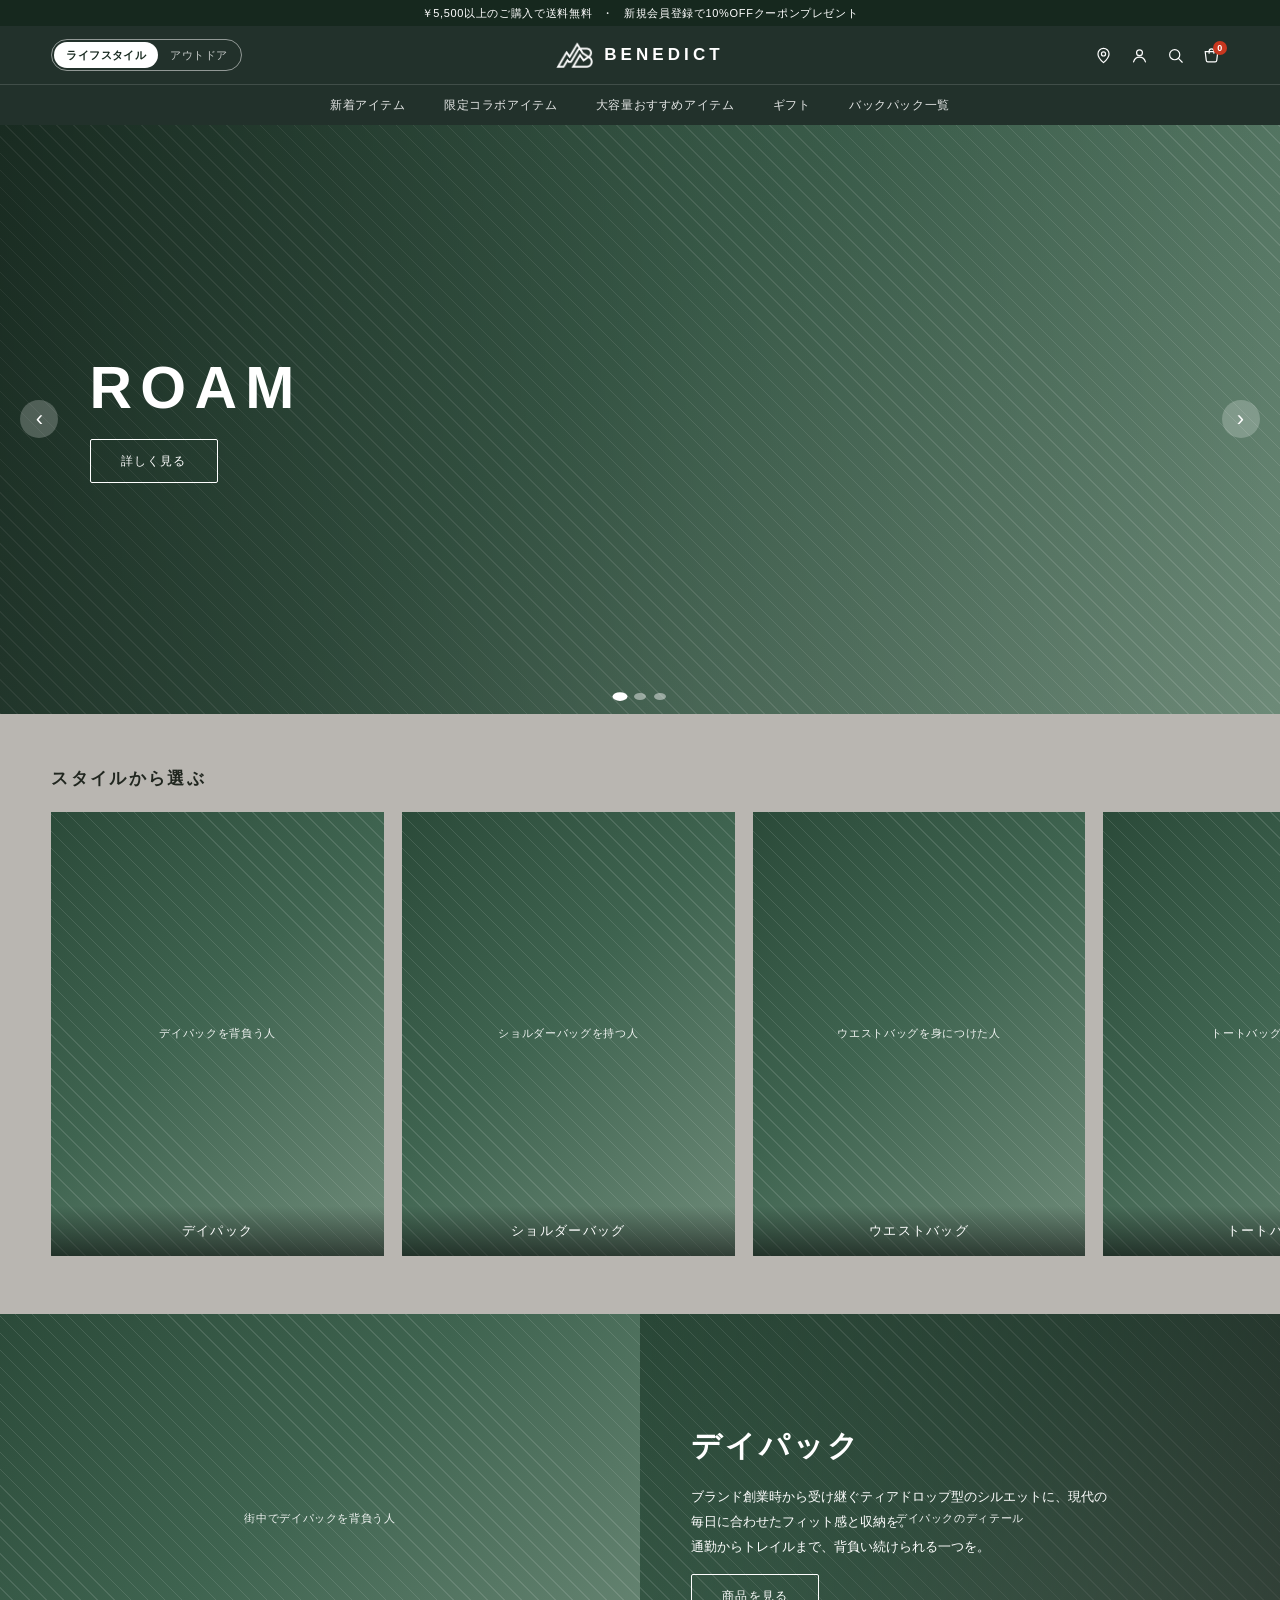
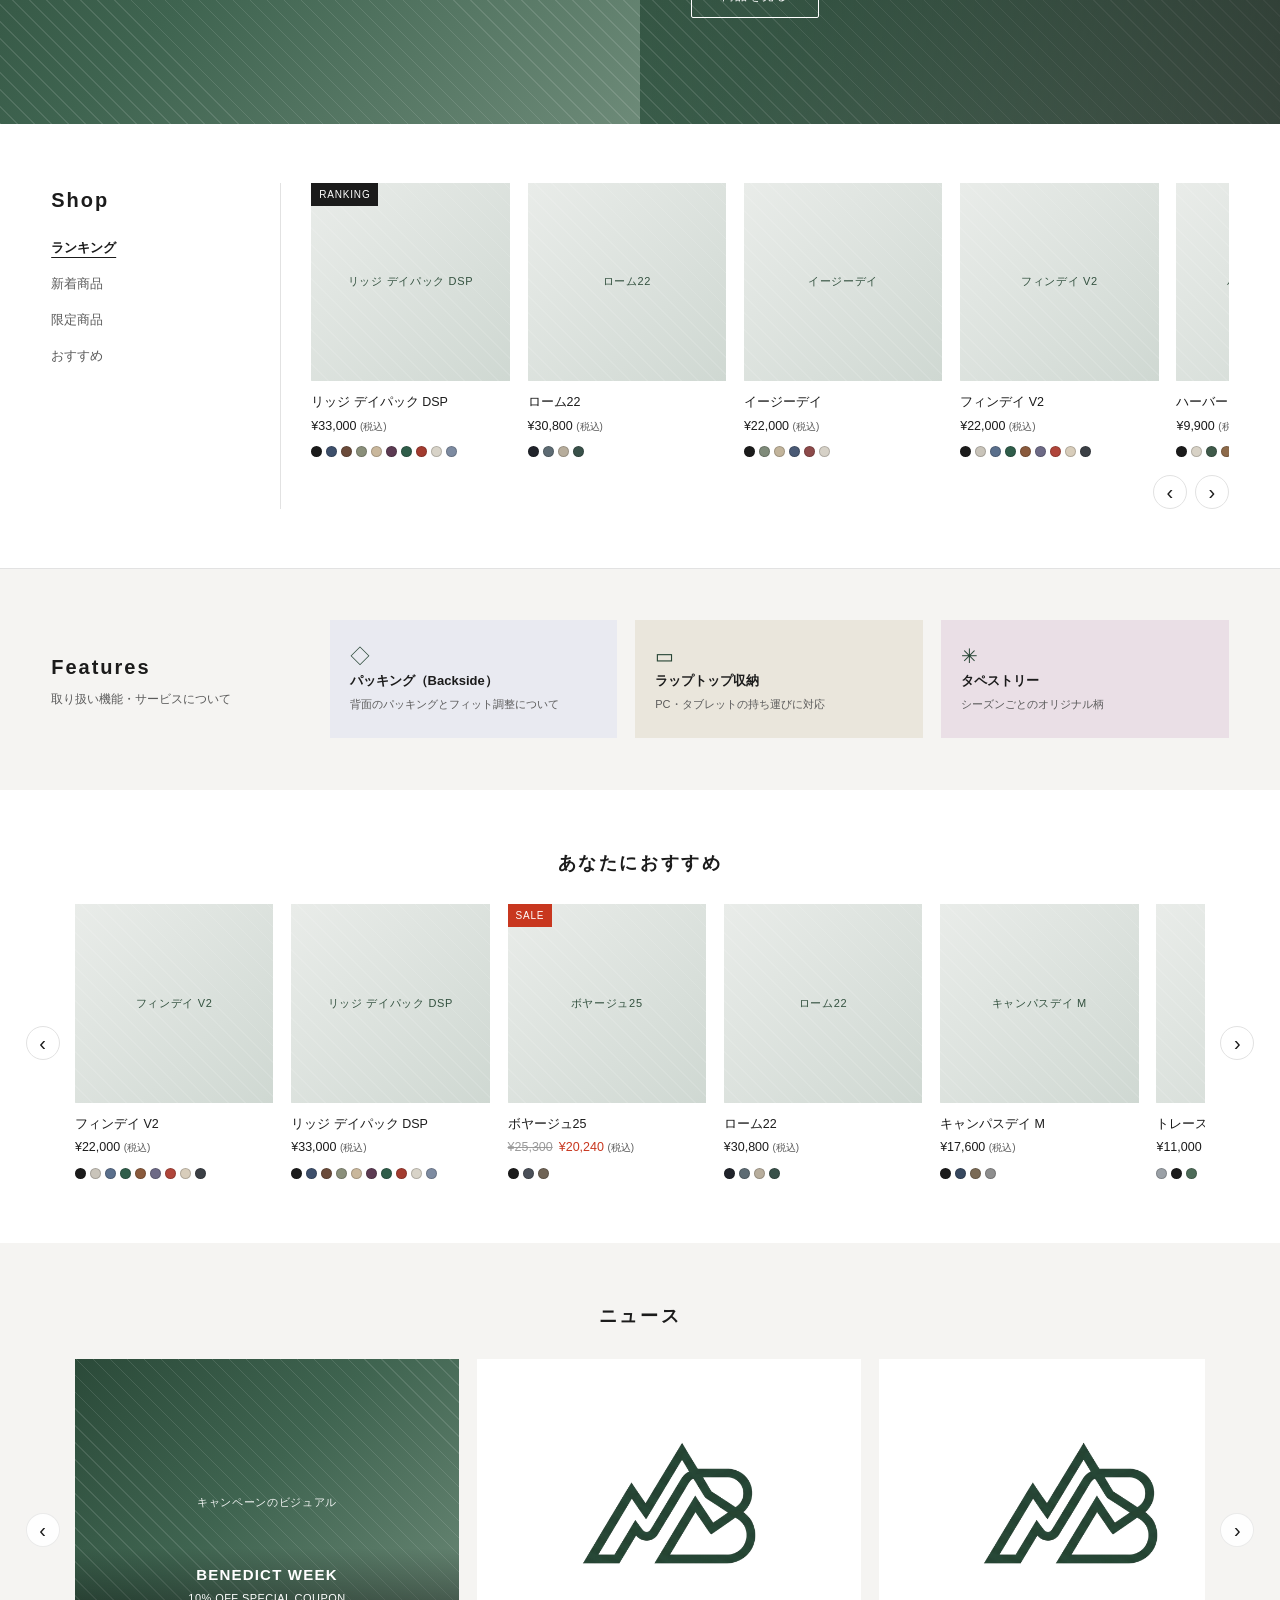
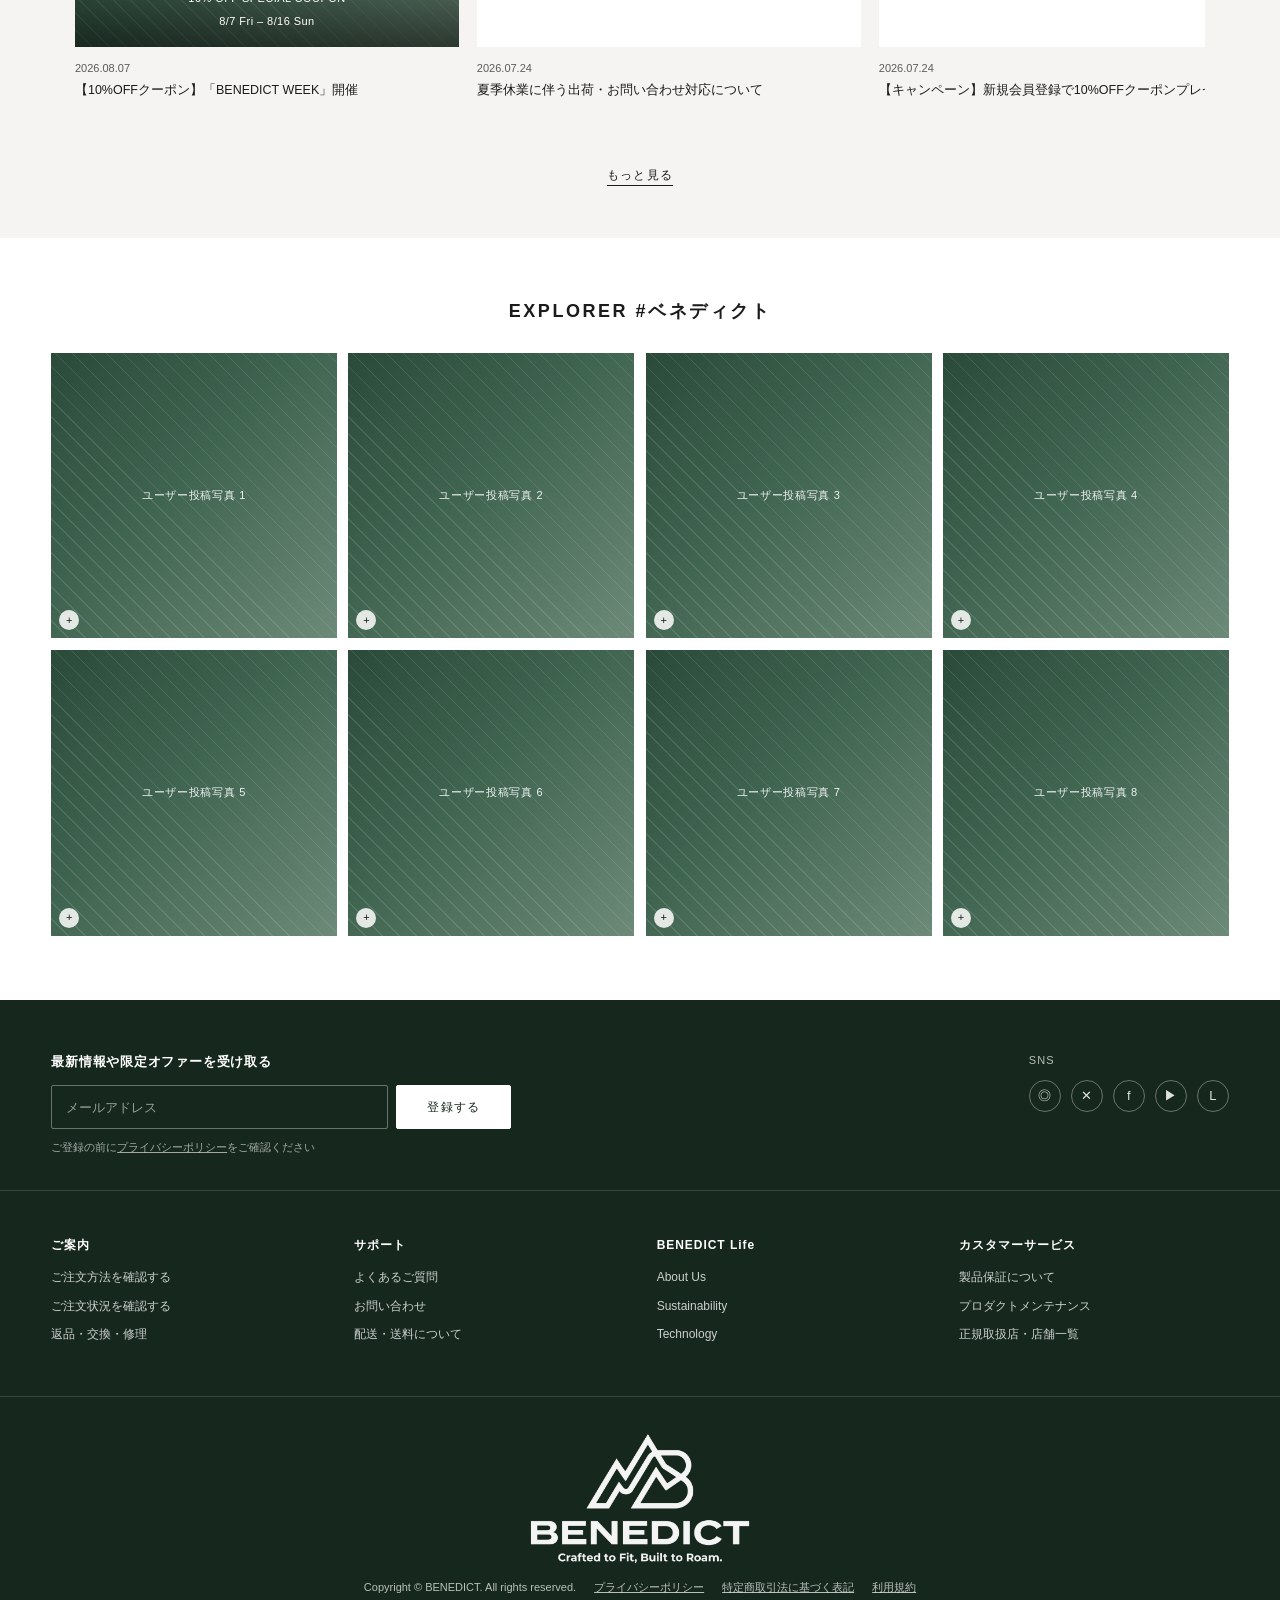
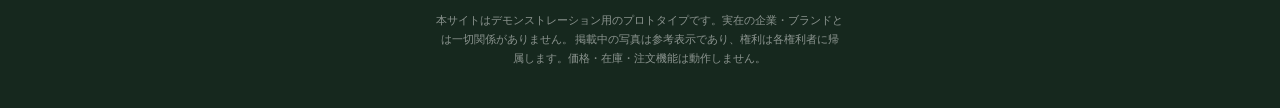
==== index.html @ 1f34f7ba "Add BENEDICT demo storefront with BotBonnie WebChat" ====
<!DOCTYPE html>
<html lang="ja">
<head>
<meta charset="UTF-8">
<meta name="viewport" content="width=device-width, initial-scale=1">
<title>BENEDICT（ベネディクト）公式オンラインストア | Crafted to Fit, Built to Roam.</title>
<meta name="description" content="BENEDICT公式オンラインストア。背負い心地を追求したバックパック、デイパック、ショルダーバッグをオンラインでお買い求めいただけます。">
<meta name="robots" content="noindex, nofollow">
<link rel="icon" href="assets/logo-mark.png">
<link rel="stylesheet" href="styles.css">
</head>
<body>

<a class="skip-link" href="#main">本文へスキップ</a>

<!-- ============ 告知バー ============ -->
<div class="announce">
  <div class="announce__track">
    <span>￥5,500以上のご購入で送料無料</span>
    <span aria-hidden="true">・</span>
    <span>新規会員登録で10%OFFクーポンプレゼント</span>
  </div>
</div>

<!-- ============ ヘッダー ============ -->
<header class="header" id="siteHeader">
  <div class="header__bar">
    <div class="segmented" role="tablist" aria-label="サイト切り替え">
      <button class="segmented__btn is-active" role="tab" aria-selected="true">ライフスタイル</button>
      <button class="segmented__btn" role="tab" aria-selected="false">アウトドア</button>
    </div>

    <a class="brand" href="#top" aria-label="BENEDICT ホーム">
      <img class="brand__logo brand__logo--light" src="assets/logo-mark-white.png" alt="BENEDICT">
      <img class="brand__logo brand__logo--dark" src="assets/logo-mark.png" alt="" aria-hidden="true">
      <span class="brand__word">BENEDICT</span>
    </a>

    <div class="header__actions">
      <button class="iconbtn" aria-label="店舗を探す">
        <svg viewBox="0 0 24 24" aria-hidden="true"><path d="M12 21s7-6.1 7-11a7 7 0 1 0-14 0c0 4.9 7 11 7 11z"/><circle cx="12" cy="10" r="2.6"/></svg>
      </button>
      <button class="iconbtn" aria-label="アカウント">
        <svg viewBox="0 0 24 24" aria-hidden="true"><circle cx="12" cy="8.5" r="3.7"/><path d="M4.5 20c1.2-3.9 4-5.9 7.5-5.9s6.3 2 7.5 5.9"/></svg>
      </button>
      <button class="iconbtn" aria-label="検索">
        <svg viewBox="0 0 24 24" aria-hidden="true"><circle cx="11" cy="11" r="6.4"/><path d="M16 16l4.5 4.5"/></svg>
      </button>
      <button class="iconbtn iconbtn--cart" aria-label="カート（0点）">
        <svg viewBox="0 0 24 24" aria-hidden="true"><path d="M4 7h16l-1.4 11.2a2 2 0 0 1-2 1.8H7.4a2 2 0 0 1-2-1.8L4 7z"/><path d="M9 9V6.6a3 3 0 0 1 6 0V9"/></svg>
        <span class="cartdot" aria-hidden="true">0</span>
      </button>
      <button class="iconbtn burger" id="burger" aria-label="メニューを開く" aria-expanded="false" aria-controls="drawer">
        <span></span><span></span><span></span>
      </button>
    </div>
  </div>

  <nav class="header__nav" aria-label="メインナビゲーション">
    <ul>
      <li><a href="#shop">新着アイテム</a></li>
      <li><a href="#shop">限定コラボアイテム</a></li>
      <li><a href="#shop">大容量おすすめアイテム</a></li>
      <li><a href="#shop">ギフト</a></li>
      <li><a href="#shop">バックパック一覧</a></li>
    </ul>
  </nav>
</header>

<!-- ============ モバイルドロワー ============ -->
<div class="drawer" id="drawer" hidden>
  <nav aria-label="モバイルナビゲーション">
    <div class="drawer__switch" role="tablist" aria-label="サイト切り替え">
      <button class="is-active" role="tab" aria-selected="true">ライフスタイル</button>
      <button role="tab" aria-selected="false">アウトドア</button>
    </div>
    <a href="#shop">新着アイテム</a>
    <a href="#shop">限定コラボアイテム</a>
    <a href="#shop">大容量おすすめアイテム</a>
    <a href="#shop">ギフト</a>
    <a href="#shop">バックパック一覧</a>
    <hr>
    <a href="#style">スタイルから選ぶ</a>
    <a href="#news">ニュース</a>
    <a href="#explorer">EXPLORER</a>
  </nav>
</div>
<div class="drawer-scrim" id="scrim" hidden></div>

<main id="main">
<span id="top"></span>

<!-- ============ ヒーロー ============ -->
<section class="hero" aria-roledescription="カルーセル" aria-label="キャンペーン">
  <div class="hero__viewport" id="heroViewport">
    <article class="hero__slide is-active">
      <img src="assets/hero-01-roam.jpg" alt="街を歩く男性がバックパックを背負っている様子">
      <div class="hero__inner">
        <h2 class="hero__title">ROAM</h2>
        <a class="btn btn--ghost" href="#shop">詳しく見る</a>
      </div>
    </article>
    <article class="hero__slide">
      <img src="assets/hero-02-outset.jpg" alt="日常のシーンでバッグを使用している様子" loading="lazy">
      <div class="hero__inner">
        <h2 class="hero__title">OUTSET</h2>
        <a class="btn btn--ghost" href="#shop">詳しく見る</a>
      </div>
    </article>
    <article class="hero__slide">
      <img src="assets/hero-03-summit.jpg" alt="山でバックパックを背負う登山者" loading="lazy">
      <div class="hero__inner">
        <h2 class="hero__title">SUMMIT</h2>
        <a class="btn btn--ghost" href="#shop">詳しく見る</a>
      </div>
    </article>
  </div>
  <button class="hero__arrow hero__arrow--prev" id="heroPrev" aria-label="前のスライド">‹</button>
  <button class="hero__arrow hero__arrow--next" id="heroNext" aria-label="次のスライド">›</button>
  <div class="hero__dots" id="heroDots" role="tablist" aria-label="スライド選択"></div>
</section>

<!-- ============ スタイルから選ぶ ============ -->
<section class="style" id="style">
  <div class="style__head">
    <h2 class="style__title">スタイルから選ぶ</h2>
  </div>
  <div class="rail" data-rail>
    <ul class="rail__track style__track">
      <li class="stylecard">
        <a href="#shop">
          <img src="assets/style-01-daypack.jpg" alt="デイパックを背負う人" loading="lazy">
          <span class="stylecard__label">デイパック</span>
        </a>
      </li>
      <li class="stylecard">
        <a href="#shop">
          <img src="assets/style-02-shoulder.jpg" alt="ショルダーバッグを持つ人" loading="lazy">
          <span class="stylecard__label">ショルダーバッグ</span>
        </a>
      </li>
      <li class="stylecard">
        <a href="#shop">
          <img src="assets/style-03-waist.jpg" alt="ウエストバッグを身につけた人" loading="lazy">
          <span class="stylecard__label">ウエストバッグ</span>
        </a>
      </li>
      <li class="stylecard">
        <a href="#shop">
          <img src="assets/style-04-tote.jpg" alt="トートバッグを持つ人" loading="lazy">
          <span class="stylecard__label">トートバッグ</span>
        </a>
      </li>
    </ul>
  </div>
</section>

<!-- ============ 2カラム エディトリアル ============ -->
<section class="editorial">
  <div class="editorial__pane">
    <img src="assets/editorial-01.jpg" alt="街中でデイパックを背負う人" loading="lazy">
  </div>
  <div class="editorial__pane editorial__pane--text">
    <img src="assets/editorial-02.jpg" alt="デイパックのディテール" loading="lazy">
    <div class="editorial__overlay">
      <h2>デイパック</h2>
      <p>ブランド創業時から受け継ぐティアドロップ型のシルエットに、現代の毎日に合わせたフィット感と収納を。<br>通勤からトレイルまで、背負い続けられる一つを。</p>
      <a class="btn btn--ghost" href="#shop">商品を見る</a>
    </div>
  </div>
</section>

<!-- ============ Shop ============ -->
<section class="shop" id="shop">
  <div class="shop__inner">
    <aside class="shop__side">
      <h2 class="shop__title">Shop</h2>
      <ul class="shop__tabs" role="tablist" aria-label="商品リスト切り替え">
        <li><button class="shop__tab is-active" role="tab" aria-selected="true" data-tab="ranking">ランキング</button></li>
        <li><button class="shop__tab" role="tab" aria-selected="false" data-tab="new">新着商品</button></li>
        <li><button class="shop__tab" role="tab" aria-selected="false" data-tab="limited">限定商品</button></li>
        <li><button class="shop__tab" role="tab" aria-selected="false" data-tab="pick">おすすめ</button></li>
      </ul>
    </aside>

    <div class="shop__main">
      <div class="rail" data-rail>
        <ul class="rail__track product-track" id="shopTrack"></ul>
      </div>
      <div class="rail__nav">
        <button class="rail__arrow" data-dir="-1" aria-label="前へ">‹</button>
        <button class="rail__arrow" data-dir="1" aria-label="次へ">›</button>
      </div>
    </div>
  </div>
</section>

<!-- ============ Features ============ -->
<section class="features">
  <div class="features__inner">
    <div class="features__head">
      <h2>Features</h2>
      <p>取り扱い機能・サービスについて</p>
    </div>
    <ul class="features__list">
      <li class="feature feature--a">
        <a href="#shop">
          <span class="feature__mark" aria-hidden="true">◇</span>
          <span class="feature__name">パッキング（Backside）</span>
          <span class="feature__sub">背面のパッキングとフィット調整について</span>
        </a>
      </li>
      <li class="feature feature--b">
        <a href="#shop">
          <span class="feature__mark" aria-hidden="true">▭</span>
          <span class="feature__name">ラップトップ収納</span>
          <span class="feature__sub">PC・タブレットの持ち運びに対応</span>
        </a>
      </li>
      <li class="feature feature--c">
        <a href="#shop">
          <span class="feature__mark" aria-hidden="true">✳</span>
          <span class="feature__name">タペストリー</span>
          <span class="feature__sub">シーズンごとのオリジナル柄</span>
        </a>
      </li>
    </ul>
  </div>
</section>

<!-- ============ あなたにおすすめ ============ -->
<section class="reco">
  <h2 class="section-title">あなたにおすすめ</h2>
  <div class="reco__wrap">
    <button class="rail__arrow rail__arrow--float" data-dir="-1" aria-label="前へ">‹</button>
    <div class="rail" data-rail>
      <ul class="rail__track product-track" id="recoTrack"></ul>
    </div>
    <button class="rail__arrow rail__arrow--float" data-dir="1" aria-label="次へ">›</button>
  </div>
</section>

<!-- ============ ニュース ============ -->
<section class="news" id="news">
  <h2 class="section-title">ニュース</h2>
  <div class="news__wrap">
    <button class="rail__arrow rail__arrow--float rail__arrow--light" data-dir="-1" aria-label="前へ">‹</button>
    <div class="rail" data-rail>
      <ul class="rail__track news__track">
        <li class="newscard">
          <a href="#news">
            <div class="newscard__media">
              <img src="assets/news-01-campaign.jpg" alt="キャンペーンのビジュアル" loading="lazy">
              <span class="newscard__caption">BENEDICT WEEK<br><small>10% OFF SPECIAL COUPON</small><br><small>8/7 Fri – 8/16 Sun</small></span>
            </div>
            <p class="newscard__date">2026.08.07</p>
            <p class="newscard__title">【10%OFFクーポン】「BENEDICT WEEK」開催</p>
          </a>
        </li>
        <li class="newscard">
          <a href="#news">
            <div class="newscard__media newscard__media--plain">
              <img class="newscard__logo" src="assets/logo-mark.png" alt="" aria-hidden="true">
            </div>
            <p class="newscard__date">2026.07.24</p>
            <p class="newscard__title">夏季休業に伴う出荷・お問い合わせ対応について</p>
          </a>
        </li>
        <li class="newscard">
          <a href="#news">
            <div class="newscard__media newscard__media--plain">
              <img class="newscard__logo" src="assets/logo-mark.png" alt="" aria-hidden="true">
            </div>
            <p class="newscard__date">2026.07.24</p>
            <p class="newscard__title">【キャンペーン】新規会員登録で10%OFFクーポンプレゼント</p>
          </a>
        </li>
      </ul>
    </div>
    <button class="rail__arrow rail__arrow--float rail__arrow--light" data-dir="1" aria-label="次へ">›</button>
  </div>
  <p class="news__more"><a href="#news">もっと見る</a></p>
</section>

<!-- ============ EXPLORER ============ -->
<section class="explorer" id="explorer">
  <h2 class="section-title">EXPLORER #ベネディクト</h2>
  <ul class="explorer__grid" id="explorerGrid"></ul>
</section>

</main>

<!-- ============ フッター ============ -->
<footer class="footer">
  <div class="footer__top">
    <div class="footer__signup">
      <p class="footer__signup-lead">最新情報や限定オファーを受け取る</p>
      <form class="signup" onsubmit="return false;">
        <label class="visually-hidden" for="email">メールアドレス</label>
        <input id="email" type="email" placeholder="メールアドレス" autocomplete="email">
        <button type="submit" class="btn btn--solid">登録する</button>
      </form>
      <p class="footer__note">ご登録の前に<a href="#">プライバシーポリシー</a>をご確認ください</p>
    </div>
    <div class="footer__social">
      <p class="footer__social-lead">SNS</p>
      <ul>
        <li><a href="#" aria-label="Instagram"><span aria-hidden="true">◎</span></a></li>
        <li><a href="#" aria-label="X"><span aria-hidden="true">✕</span></a></li>
        <li><a href="#" aria-label="Facebook"><span aria-hidden="true">f</span></a></li>
        <li><a href="#" aria-label="YouTube"><span aria-hidden="true">▶</span></a></li>
        <li><a href="#" aria-label="LINE"><span aria-hidden="true">L</span></a></li>
      </ul>
    </div>
  </div>

  <div class="footer__cols">
    <div class="footer__col">
      <h3>ご案内</h3>
      <ul>
        <li><a href="#">ご注文方法を確認する</a></li>
        <li><a href="#">ご注文状況を確認する</a></li>
        <li><a href="#">返品・交換・修理</a></li>
      </ul>
    </div>
    <div class="footer__col">
      <h3>サポート</h3>
      <ul>
        <li><a href="#">よくあるご質問</a></li>
        <li><a href="#">お問い合わせ</a></li>
        <li><a href="#">配送・送料について</a></li>
      </ul>
    </div>
    <div class="footer__col">
      <h3>BENEDICT Life</h3>
      <ul>
        <li><a href="#">About Us</a></li>
        <li><a href="#">Sustainability</a></li>
        <li><a href="#">Technology</a></li>
      </ul>
    </div>
    <div class="footer__col">
      <h3>カスタマーサービス</h3>
      <ul>
        <li><a href="#">製品保証について</a></li>
        <li><a href="#">プロダクトメンテナンス</a></li>
        <li><a href="#">正規取扱店・店舗一覧</a></li>
      </ul>
    </div>
  </div>

  <div class="footer__bottom">
    <img class="footer__logo" src="assets/logo-full-white.png" alt="BENEDICT — Crafted to Fit, Built to Roam.">
    <p class="footer__legal">
      <span>Copyright © BENEDICT. All rights reserved.</span>
      <span><a href="#">プライバシーポリシー</a></span>
      <span><a href="#">特定商取引法に基づく表記</a></span>
      <span><a href="#">利用規約</a></span>
    </p>
    <p class="footer__disclaimer">
      本サイトはデモンストレーション用のプロトタイプです。実在の企業・ブランドとは一切関係がありません。
      掲載中の写真は参考表示であり、権利は各権利者に帰属します。価格・在庫・注文機能は動作しません。
    </p>
  </div>
</footer>

<script src="script.js"></script>

<!-- ============ BotBonnie WebChat ============ -->
<script>
  // BotBonnie の API トークン / API シークレット / CRM 暗号鍵は、静的なフロントエンドに絶対に置かないこと。
  const BOTBONNIE_PAGE_ID = "page-86eb853ff64e474aba0bb2c1";

  window.BBAsyncInit = function () {
    BB.init({
      appId: BOTBONNIE_PAGE_ID
    });
  };
</script>
<script async type="text/javascript" src="https://asset.botbonnie.com/sdk/sdk.js"></script>
</body>
</html>
---- styles.css ----
/* ==========================================================
   BENEDICT — demo storefront
   ========================================================== */
:root{
  --green:#274535;
  --green-d:#16281e;
  --ink:#1b1b1b;
  --ink-2:#5b5b5b;
  --line:#e2e2e2;
  --bg:#ffffff;
  --bg-2:#f5f4f2;
  --sale:#c8371f;
  --hdr-h:58px;
  --nav-h:40px;
  --max:1440px;
  --pad:clamp(16px,4vw,56px);
  --radius:2px;
}

*,*::before,*::after{box-sizing:border-box}
html{-webkit-text-size-adjust:100%}
body{
  margin:0;
  background:var(--bg);
  color:var(--ink);
  font-family:"Helvetica Neue",Arial,"Hiragino Kaku Gothic ProN","Hiragino Sans","Yu Gothic",Meiryo,sans-serif;
  font-size:14px;
  line-height:1.7;
  overflow-x:hidden;
}
img{max-width:100%;display:block}
a{color:inherit;text-decoration:none}
ul{list-style:none;margin:0;padding:0}
button{font:inherit;color:inherit;background:none;border:0;cursor:pointer}
h1,h2,h3,p{margin:0}

:focus-visible{outline:2px solid #6a9c7d;outline-offset:2px}
.visually-hidden{position:absolute;width:1px;height:1px;overflow:hidden;clip:rect(0 0 0 0);white-space:nowrap}
.skip-link{position:absolute;left:-9999px;top:0;z-index:200;background:#fff;color:var(--green);padding:10px 16px}
.skip-link:focus{left:8px;top:8px}

@media (prefers-reduced-motion:reduce){
  *{animation-duration:.001ms !important;transition-duration:.001ms !important;scroll-behavior:auto !important}
}

/* ---------- 告知バー ---------- */
.announce{
  background:var(--green-d);color:#fff;font-size:11px;letter-spacing:.06em;
  height:26px;display:flex;align-items:center;justify-content:center;overflow:hidden;
}
.announce__track{display:flex;gap:10px;white-space:nowrap;padding:0 12px}

/* ---------- ヘッダー ---------- */
.header{
  position:sticky;top:0;z-index:60;
  background:rgba(16,32,25,.92);
  backdrop-filter:saturate(140%) blur(6px);
  color:#fff;
}
.header__bar{
  height:var(--hdr-h);
  display:grid;grid-template-columns:1fr auto 1fr;align-items:center;
  gap:12px;padding:0 var(--pad);max-width:var(--max);margin:0 auto;
}
.header__bar > *{min-width:0}
.segmented{display:inline-flex;border:1px solid rgba(255,255,255,.5);border-radius:999px;padding:2px;justify-self:start}
.segmented__btn{
  font-size:11px;letter-spacing:.04em;padding:4px 12px;border-radius:999px;color:rgba(255,255,255,.75);white-space:nowrap;
}
.segmented__btn.is-active{background:#fff;color:var(--green-d);font-weight:700}

.brand{display:flex;align-items:center;gap:9px;justify-self:center}
.brand__logo{height:26px;width:auto}
.brand__logo--dark{display:none}
.brand__word{font-size:17px;font-weight:800;letter-spacing:.24em;padding-left:2px}

.header__actions{display:flex;align-items:center;gap:2px;justify-self:end}
.iconbtn{width:34px;height:34px;display:grid;place-items:center;position:relative;border-radius:50%}
.iconbtn:hover{background:rgba(255,255,255,.12)}
.iconbtn svg{width:19px;height:19px;fill:none;stroke:currentColor;stroke-width:1.5;stroke-linecap:round;stroke-linejoin:round}
.cartdot{
  position:absolute;top:3px;right:2px;min-width:14px;height:14px;padding:0 3px;border-radius:999px;
  background:#c8371f;color:#fff;font-size:9px;line-height:14px;text-align:center;font-weight:700;
}
.burger{display:none;flex-direction:column;gap:4px}
.burger span{display:block;width:18px;height:1.5px;background:currentColor;transition:transform .2s,opacity .2s}
.burger[aria-expanded="true"] span:nth-child(1){transform:translateY(5.5px) rotate(45deg)}
.burger[aria-expanded="true"] span:nth-child(2){opacity:0}
.burger[aria-expanded="true"] span:nth-child(3){transform:translateY(-5.5px) rotate(-45deg)}

.header__nav{border-top:1px solid rgba(255,255,255,.14)}
.header__nav ul{
  height:var(--nav-h);display:flex;align-items:center;justify-content:center;gap:clamp(14px,3vw,40px);
  max-width:var(--max);margin:0 auto;padding:0 var(--pad);
}
.header__nav a{font-size:12px;letter-spacing:.05em;color:rgba(255,255,255,.88);white-space:nowrap}
.header__nav a:hover{color:#fff;text-decoration:underline;text-underline-offset:4px}

/* ---------- ドロワー ---------- */
.drawer{
  position:fixed;z-index:80;top:calc(26px + var(--hdr-h));left:0;right:0;
  background:var(--green-d);color:#fff;padding:8px var(--pad) 20px;
  max-height:calc(100vh - 26px - var(--hdr-h));overflow:auto;
}
.drawer a{display:block;padding:12px 2px;font-size:14px;border-bottom:1px solid rgba(255,255,255,.12)}
.drawer__switch{display:none;gap:8px;padding:12px 0 4px}
.drawer__switch button{
  flex:1 1 0;font-size:12px;padding:9px 6px;border:1px solid rgba(255,255,255,.4);border-radius:999px;color:rgba(255,255,255,.8);
}
.drawer__switch button.is-active{background:#fff;color:var(--green-d);font-weight:700;border-color:#fff}
.drawer hr{border:0;border-top:1px solid rgba(255,255,255,.2);margin:14px 0}
.drawer-scrim{position:fixed;inset:0;z-index:70;background:rgba(0,0,0,.45)}

/* ---------- ボタン ---------- */
.btn{display:inline-block;font-size:12px;letter-spacing:.1em;padding:11px 30px;border-radius:var(--radius);transition:background .2s,color .2s}
.btn--ghost{border:1px solid currentColor}
.btn--ghost:hover{background:#fff;color:var(--green-d);border-color:#fff}
.btn--solid{background:var(--green);color:#fff;border:1px solid var(--green)}
.btn--solid:hover{background:var(--green-d)}

/* ---------- セクション見出し ---------- */
.section-title{
  text-align:center;font-size:clamp(15px,1.5vw,18px);font-weight:700;letter-spacing:.14em;
  padding:clamp(34px,5vw,58px) var(--pad) clamp(16px,2.4vw,26px);
}

/* ---------- ヒーロー ---------- */
.hero{position:relative;background:#0d0d0d}
.hero__viewport{position:relative;height:clamp(360px,46vw,620px)}
.hero__slide{position:absolute;inset:0;opacity:0;transition:opacity .6s ease;pointer-events:none}
.hero__slide.is-active{opacity:1;pointer-events:auto}
.hero__slide img{width:100%;height:100%;object-fit:cover}
.hero__inner{
  position:absolute;inset:0;display:flex;flex-direction:column;justify-content:center;align-items:flex-start;
  gap:18px;color:#fff;padding:0 clamp(24px,7vw,120px);
  background:linear-gradient(90deg,rgba(0,0,0,.42) 0%,rgba(0,0,0,.12) 55%,rgba(0,0,0,0) 100%);
}
.hero__title{font-size:clamp(30px,4.6vw,60px);font-weight:800;letter-spacing:.14em;line-height:1.1}
.hero__arrow{
  position:absolute;top:50%;transform:translateY(-50%);z-index:3;
  width:38px;height:38px;border-radius:50%;background:rgba(255,255,255,.22);color:#fff;font-size:22px;line-height:1;
  display:grid;place-items:center;
}
.hero__arrow:hover{background:rgba(255,255,255,.4)}
.hero__arrow--prev{left:clamp(8px,1.6vw,22px)}
.hero__arrow--next{right:clamp(8px,1.6vw,22px)}
.hero__dots{position:absolute;left:0;right:0;bottom:14px;display:flex;justify-content:center;gap:8px;z-index:3}
.hero__dots button{width:7px;height:7px;border-radius:50%;background:rgba(255,255,255,.45)}
.hero__dots button[aria-selected="true"]{background:#fff;transform:scale(1.25)}

/* ---------- レール共通 ---------- */
.rail{overflow-x:auto;overflow-y:hidden;scrollbar-width:none;-webkit-overflow-scrolling:touch;scroll-behavior:smooth}
.rail::-webkit-scrollbar{display:none}
.rail__track{display:flex;gap:clamp(10px,1.4vw,20px)}
.rail__nav{display:flex;justify-content:flex-end;gap:8px;padding:14px 0 0}
.rail__arrow{
  width:34px;height:34px;border-radius:50%;border:1px solid var(--line);color:var(--ink);
  display:grid;place-items:center;font-size:20px;line-height:1;background:#fff;flex:0 0 auto;
}
.rail__arrow:hover{background:var(--bg-2)}
.rail__arrow--float{align-self:center}
.rail__arrow--light{background:rgba(255,255,255,.9);border-color:rgba(0,0,0,.08)}

/* ---------- スタイルから選ぶ ---------- */
.style{position:relative;background:#b9b6b1;padding:clamp(30px,4vw,54px) 0 clamp(34px,4.6vw,60px)}
.style__head{max-width:var(--max);margin:0 auto;padding:0 var(--pad) 18px}
.style__title{font-size:clamp(14px,1.4vw,17px);font-weight:700;letter-spacing:.14em;color:#20261f}
.style__track{padding:0 var(--pad)}
.stylecard{flex:0 0 clamp(220px,26vw,340px)}
.stylecard a{display:block;position:relative}
.stylecard img{aspect-ratio:3/4;object-fit:cover;width:100%}
.stylecard__label{
  position:absolute;left:0;right:0;bottom:0;padding:14px 12px;color:#fff;font-size:13px;letter-spacing:.1em;text-align:center;
  background:linear-gradient(0deg,rgba(0,0,0,.55),rgba(0,0,0,0));
}

/* ---------- エディトリアル ---------- */
.editorial{display:grid;grid-template-columns:1fr 1fr}
.editorial__pane{position:relative;min-height:clamp(260px,32vw,470px)}
.editorial__pane img{width:100%;height:100%;object-fit:cover;position:absolute;inset:0}
.editorial__overlay{
  position:relative;z-index:2;height:100%;display:flex;flex-direction:column;justify-content:center;align-items:flex-start;gap:14px;
  color:#fff;padding:clamp(24px,4vw,64px);
  background:linear-gradient(90deg,rgba(0,0,0,.05),rgba(0,0,0,.5));
}
.editorial__overlay h2{font-size:clamp(20px,2.4vw,30px);letter-spacing:.1em;font-weight:700}
.editorial__overlay p{font-size:12.5px;line-height:2;max-width:34em}

/* ---------- Shop ---------- */
.shop{border-bottom:1px solid var(--line)}
.shop__inner{
  max-width:var(--max);margin:0 auto;padding:clamp(34px,4.6vw,64px) var(--pad);
  display:grid;grid-template-columns:190px 1fr;gap:clamp(20px,3vw,48px);
}
.shop__title{font-size:20px;font-weight:700;letter-spacing:.1em;margin-bottom:18px}
.shop__tabs{display:flex;flex-direction:column;gap:10px}
.shop__tab{font-size:13px;color:var(--ink-2);text-align:left;padding:2px 0}
.shop__tab.is-active{color:var(--ink);font-weight:700;text-decoration:underline;text-underline-offset:5px}
.shop__main{min-width:0;border-left:1px solid var(--line);padding-left:clamp(16px,2.4vw,40px)}

/* ---------- 商品カード ---------- */
.product-track{padding-bottom:4px}
.pcard{flex:0 0 clamp(150px,15.5vw,208px);position:relative}
.pcard__media{position:relative;background:var(--bg-2);aspect-ratio:1/1;display:grid;place-items:center;overflow:hidden}
.pcard__media img{width:100%;height:100%;object-fit:contain;mix-blend-mode:multiply;transition:transform .35s ease}
.pcard a:hover .pcard__media img{transform:scale(1.04)}
.pcard__badge{
  position:absolute;top:0;left:0;z-index:2;font-size:10px;letter-spacing:.08em;
  padding:3px 8px;color:#fff;background:var(--ink);
}
.pcard__badge--new{background:#8f6f1e}
.pcard__badge--sale{background:var(--sale)}
.pcard__badge--limited{background:#7b2d8e}
.pcard__name{font-size:12.5px;margin-top:12px;line-height:1.5}
.pcard__price{font-size:12.5px;margin-top:4px;color:var(--ink)}
.pcard__price s{color:#9a9a9a;margin-right:6px}
.pcard__price em{font-style:normal;color:var(--sale)}
.pcard__price small{font-size:10px;color:var(--ink-2)}
.pcard__colors{display:flex;flex-wrap:wrap;gap:4px;margin-top:9px}
.pcard__colors i{width:11px;height:11px;border-radius:50%;border:1px solid rgba(0,0,0,.18);display:block}

/* ---------- Features ---------- */
.features{background:var(--bg-2)}
.features__inner{
  max-width:var(--max);margin:0 auto;padding:clamp(30px,4vw,54px) var(--pad);
  display:grid;grid-template-columns:minmax(180px,240px) 1fr;gap:clamp(20px,3vw,48px);align-items:center;
}
.features__head h2{font-size:20px;font-weight:700;letter-spacing:.1em}
.features__head p{font-size:11.5px;color:var(--ink-2);margin-top:6px}
.features__list{display:grid;grid-template-columns:repeat(3,1fr);gap:clamp(10px,1.4vw,20px)}
.feature a{display:flex;flex-direction:column;gap:4px;padding:22px 20px;min-height:118px;justify-content:center}
.feature__mark{font-size:20px;color:var(--green);line-height:1}
.feature__name{font-size:13px;font-weight:700}
.feature__sub{font-size:11px;color:var(--ink-2);line-height:1.6}
.feature--a{background:#e9eaf1}
.feature--b{background:#eae6dc}
.feature--c{background:#eadfe6}

/* ---------- おすすめ ---------- */
.reco__wrap,.news__wrap{
  display:grid;grid-template-columns:auto minmax(0,1fr) auto;gap:clamp(6px,1.2vw,16px);align-items:center;
  max-width:var(--max);margin:0 auto;padding:0 clamp(8px,2vw,28px) clamp(34px,5vw,60px);
}

/* ---------- ニュース ---------- */
.news{background:var(--bg-2)}
.news__track{padding:2px 0}
.newscard{flex:0 0 clamp(240px,30vw,400px)}
.newscard__media{position:relative;aspect-ratio:4/3;overflow:hidden;background:#fff}
.newscard__media img{width:100%;height:100%;object-fit:cover}
.newscard__media--plain{display:grid;place-items:center;background:#fff}
.newscard__media--plain img.newscard__logo{width:46%;height:auto;object-fit:contain}
.newscard__caption{
  position:absolute;left:0;right:0;bottom:0;padding:16px;color:#fff;text-align:center;
  font-size:15px;font-weight:700;letter-spacing:.08em;line-height:1.5;
  background:linear-gradient(0deg,rgba(0,0,0,.6),rgba(0,0,0,0));
}
.newscard__caption small{font-size:11px;font-weight:400;letter-spacing:.04em}
.newscard__date{font-size:11px;color:var(--ink-2);margin-top:12px}
.newscard__title{font-size:12.5px;line-height:1.7;margin-top:2px}
.news__more{text-align:center;padding:0 0 clamp(30px,4vw,54px)}
.news__more a{font-size:12px;letter-spacing:.1em;border-bottom:1px solid currentColor;padding-bottom:3px}

/* ---------- EXPLORER ---------- */
.explorer__grid{
  display:grid;grid-template-columns:repeat(4,1fr);gap:clamp(6px,.9vw,12px);
  max-width:var(--max);margin:0 auto;padding:0 var(--pad) clamp(40px,5vw,70px);
}
.explorer__grid li{position:relative}
.explorer__grid img{aspect-ratio:1/1;object-fit:cover;width:100%}
.explorer__tag{
  position:absolute;left:8px;bottom:8px;width:20px;height:20px;border-radius:50%;
  background:rgba(255,255,255,.85);color:var(--ink);display:grid;place-items:center;font-size:11px;
}

/* ---------- フッター ---------- */
.footer{background:var(--green-d);color:rgba(255,255,255,.86);font-size:12px}
.footer__top{
  max-width:var(--max);margin:0 auto;padding:clamp(30px,4vw,52px) var(--pad) clamp(20px,2.6vw,34px);
  display:grid;grid-template-columns:minmax(0,1fr) auto;gap:28px;align-items:start;
  border-bottom:1px solid rgba(255,255,255,.14);
}
.footer__signup-lead{font-size:13px;font-weight:700;letter-spacing:.06em;color:#fff;margin-bottom:12px}
.signup{display:flex;gap:8px;max-width:460px}
.signup input{
  flex:1 1 auto;min-width:0;padding:11px 14px;border:1px solid rgba(255,255,255,.35);background:transparent;color:#fff;font-size:13px;border-radius:var(--radius);
}
.signup input::placeholder{color:rgba(255,255,255,.55)}
.signup .btn--solid{background:#fff;color:var(--green-d);border-color:#fff;white-space:nowrap}
.signup .btn--solid:hover{background:rgba(255,255,255,.85)}
.footer__note{font-size:11px;color:rgba(255,255,255,.6);margin-top:9px}
.footer__note a{text-decoration:underline}
.footer__social-lead{font-size:11px;letter-spacing:.1em;color:rgba(255,255,255,.7);margin-bottom:10px}
.footer__social ul{display:flex;gap:10px}
.footer__social a{
  width:32px;height:32px;border-radius:50%;border:1px solid rgba(255,255,255,.35);
  display:grid;place-items:center;font-size:13px;
}
.footer__social a:hover{background:rgba(255,255,255,.14)}

.footer__cols{
  max-width:var(--max);margin:0 auto;padding:clamp(26px,3.4vw,44px) var(--pad);
  display:grid;grid-template-columns:repeat(4,1fr);gap:clamp(18px,2.6vw,40px);
}
.footer__col h3{font-size:12px;font-weight:700;color:#fff;letter-spacing:.08em;margin-bottom:12px}
.footer__col li{margin-bottom:8px}
.footer__col a{color:rgba(255,255,255,.78)}
.footer__col a:hover{color:#fff;text-decoration:underline}

.footer__bottom{
  border-top:1px solid rgba(255,255,255,.14);
  max-width:var(--max);margin:0 auto;padding:clamp(22px,3vw,36px) var(--pad) 40px;
  display:flex;flex-direction:column;align-items:center;gap:14px;text-align:center;
}
.footer__logo{width:min(220px,60vw);height:auto;opacity:.95}
.footer__legal{display:flex;flex-wrap:wrap;gap:6px 18px;justify-content:center;font-size:11px;color:rgba(255,255,255,.7)}
.footer__legal a{text-decoration:underline}
.footer__disclaimer{font-size:10.5px;line-height:1.8;color:rgba(255,255,255,.5);max-width:70ch}

/* ==========================================================
   レスポンシブ
   ========================================================== */
@media (max-width:1024px){
  .features__inner{grid-template-columns:1fr}
  .explorer__grid{grid-template-columns:repeat(3,1fr)}
}

@media (max-width:900px){
  .header__nav{display:none}
  .burger{display:flex}
  .iconbtn--cart{margin-right:2px}
  .segmented__btn{padding:4px 9px;font-size:10px}
  .brand__word{font-size:14px;letter-spacing:.18em}
  .brand__logo{height:22px}
  .shop__inner{grid-template-columns:1fr}
  .shop__main{border-left:0;padding-left:0}
  .shop__tabs{flex-direction:row;flex-wrap:wrap;gap:16px}
  .editorial{grid-template-columns:1fr}
  .features__list{grid-template-columns:1fr}
  .feature a{min-height:0;padding:16px 18px}
  .footer__top{grid-template-columns:1fr}
  .footer__cols{grid-template-columns:repeat(2,1fr)}
}

@media (max-width:640px){
  .announce{font-size:10px}
  .announce__track span:nth-child(n+2){display:none}
  .header__bar{padding:0 12px;gap:6px}
  .segmented{display:none}
  .header__actions .iconbtn:nth-child(1),
  .header__actions .iconbtn:nth-child(3){display:none}
  .iconbtn{width:32px;height:32px}
  .brand__word{font-size:13px;letter-spacing:.14em}
  .brand__logo{height:20px}
  .drawer__switch{display:flex}
  .hero__viewport{height:clamp(340px,88vw,460px)}
  .hero__inner{background:linear-gradient(0deg,rgba(0,0,0,.55),rgba(0,0,0,.05) 60%);justify-content:flex-end;padding-bottom:52px}
  .stylecard{flex:0 0 68vw}
  .pcard{flex:0 0 44vw}
  .newscard{flex:0 0 78vw}
  .explorer__grid{grid-template-columns:repeat(2,1fr)}
  .reco__wrap .rail__arrow--float,
  .news__wrap .rail__arrow--float{display:none}
  .reco__wrap,.news__wrap{grid-template-columns:1fr;padding-left:0;padding-right:0}
  .reco__wrap .rail,.news__wrap .rail{padding:0 var(--pad)}
  .signup{flex-direction:column;max-width:none}
  .footer__cols{grid-template-columns:1fr}
}

/* ---------- 画像未配置プレースホルダー ---------- */
.ph{background:linear-gradient(135deg,#2b4a39 0%,#3f6450 45%,#6d8a78 100%);overflow:hidden}
.ph::before{
  content:"";position:absolute;inset:0;opacity:.16;
  background-image:repeating-linear-gradient(45deg,rgba(255,255,255,.7) 0 1px,transparent 1px 12px);
}
.ph__label{
  position:absolute;inset:0;z-index:2;display:grid;place-items:center;text-align:center;
  padding:12px;color:rgba(255,255,255,.92);font-size:11px;letter-spacing:.06em;line-height:1.6;pointer-events:none;
}
.hero__slide.ph .ph__label{display:none}
.pcard__media.ph{background:linear-gradient(135deg,#e9ece9,#cfd8d2)}
.pcard__media.ph .ph__label{color:#33513f}
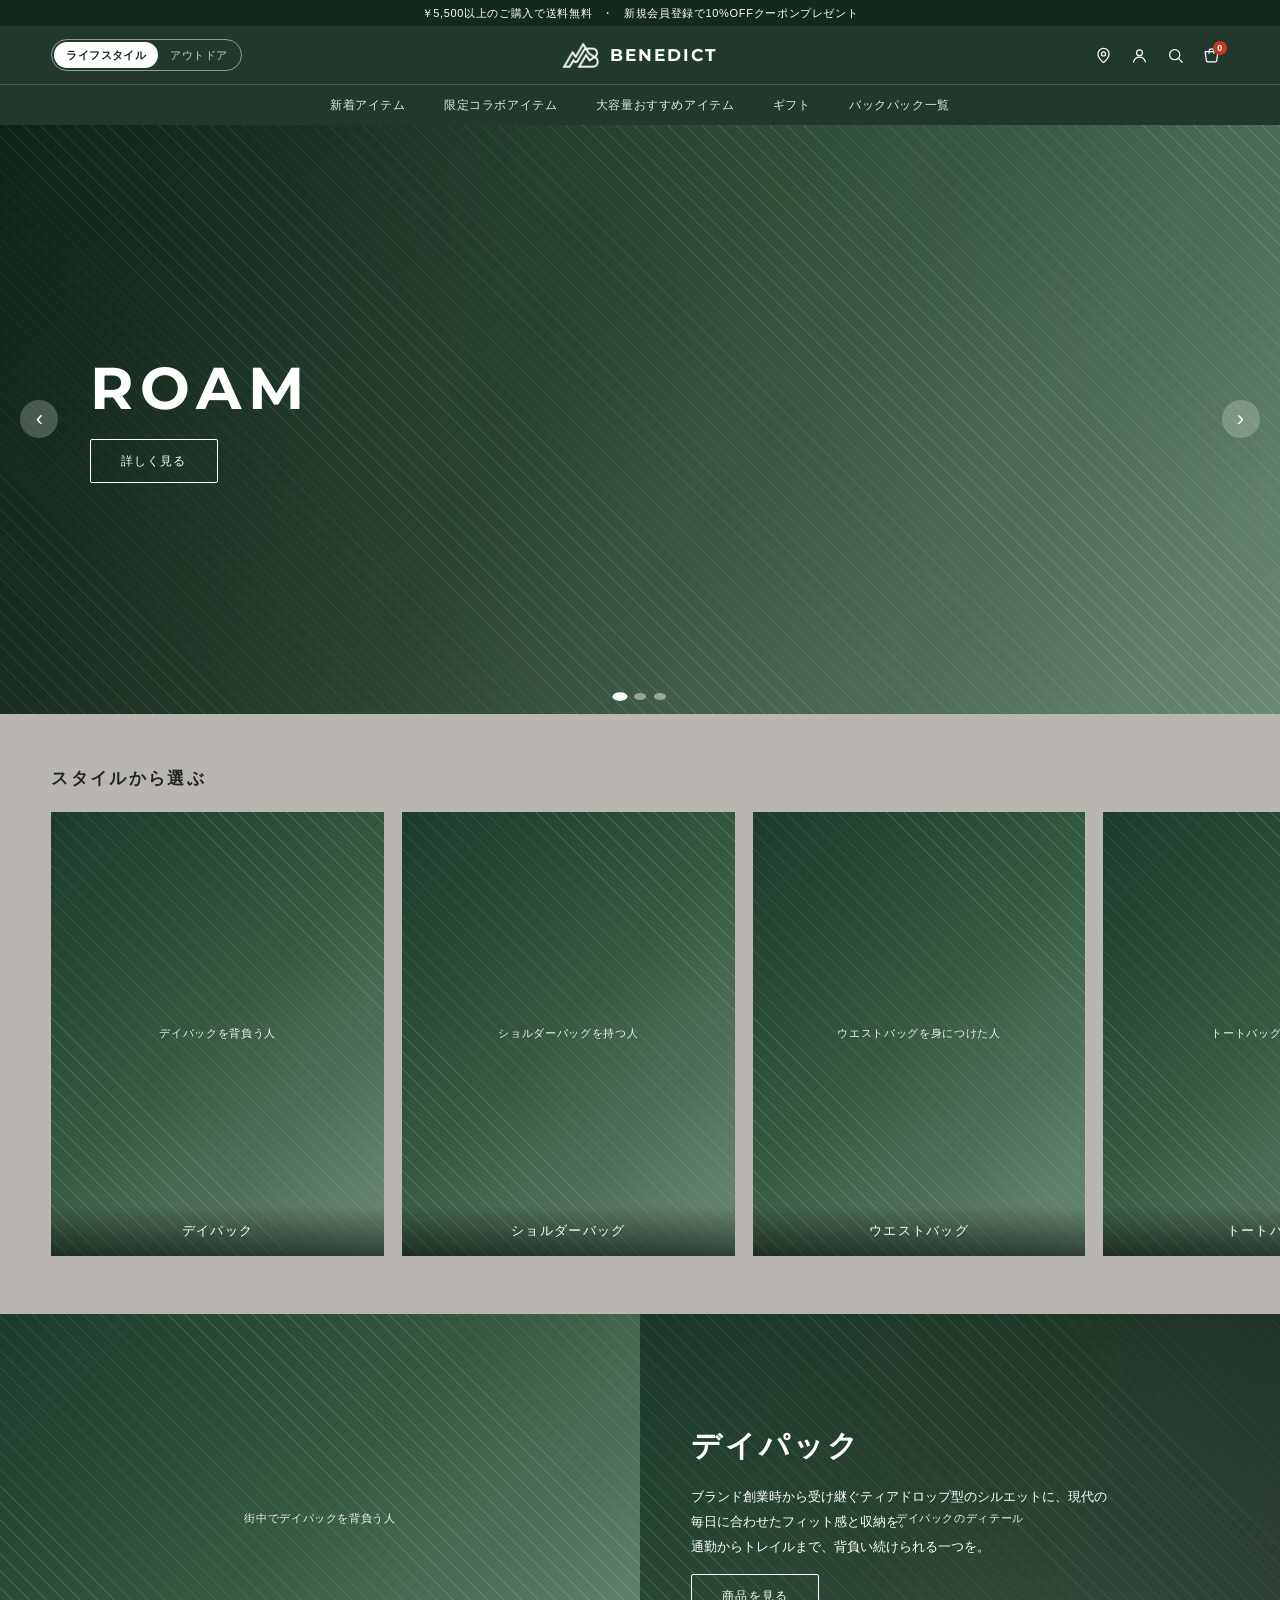
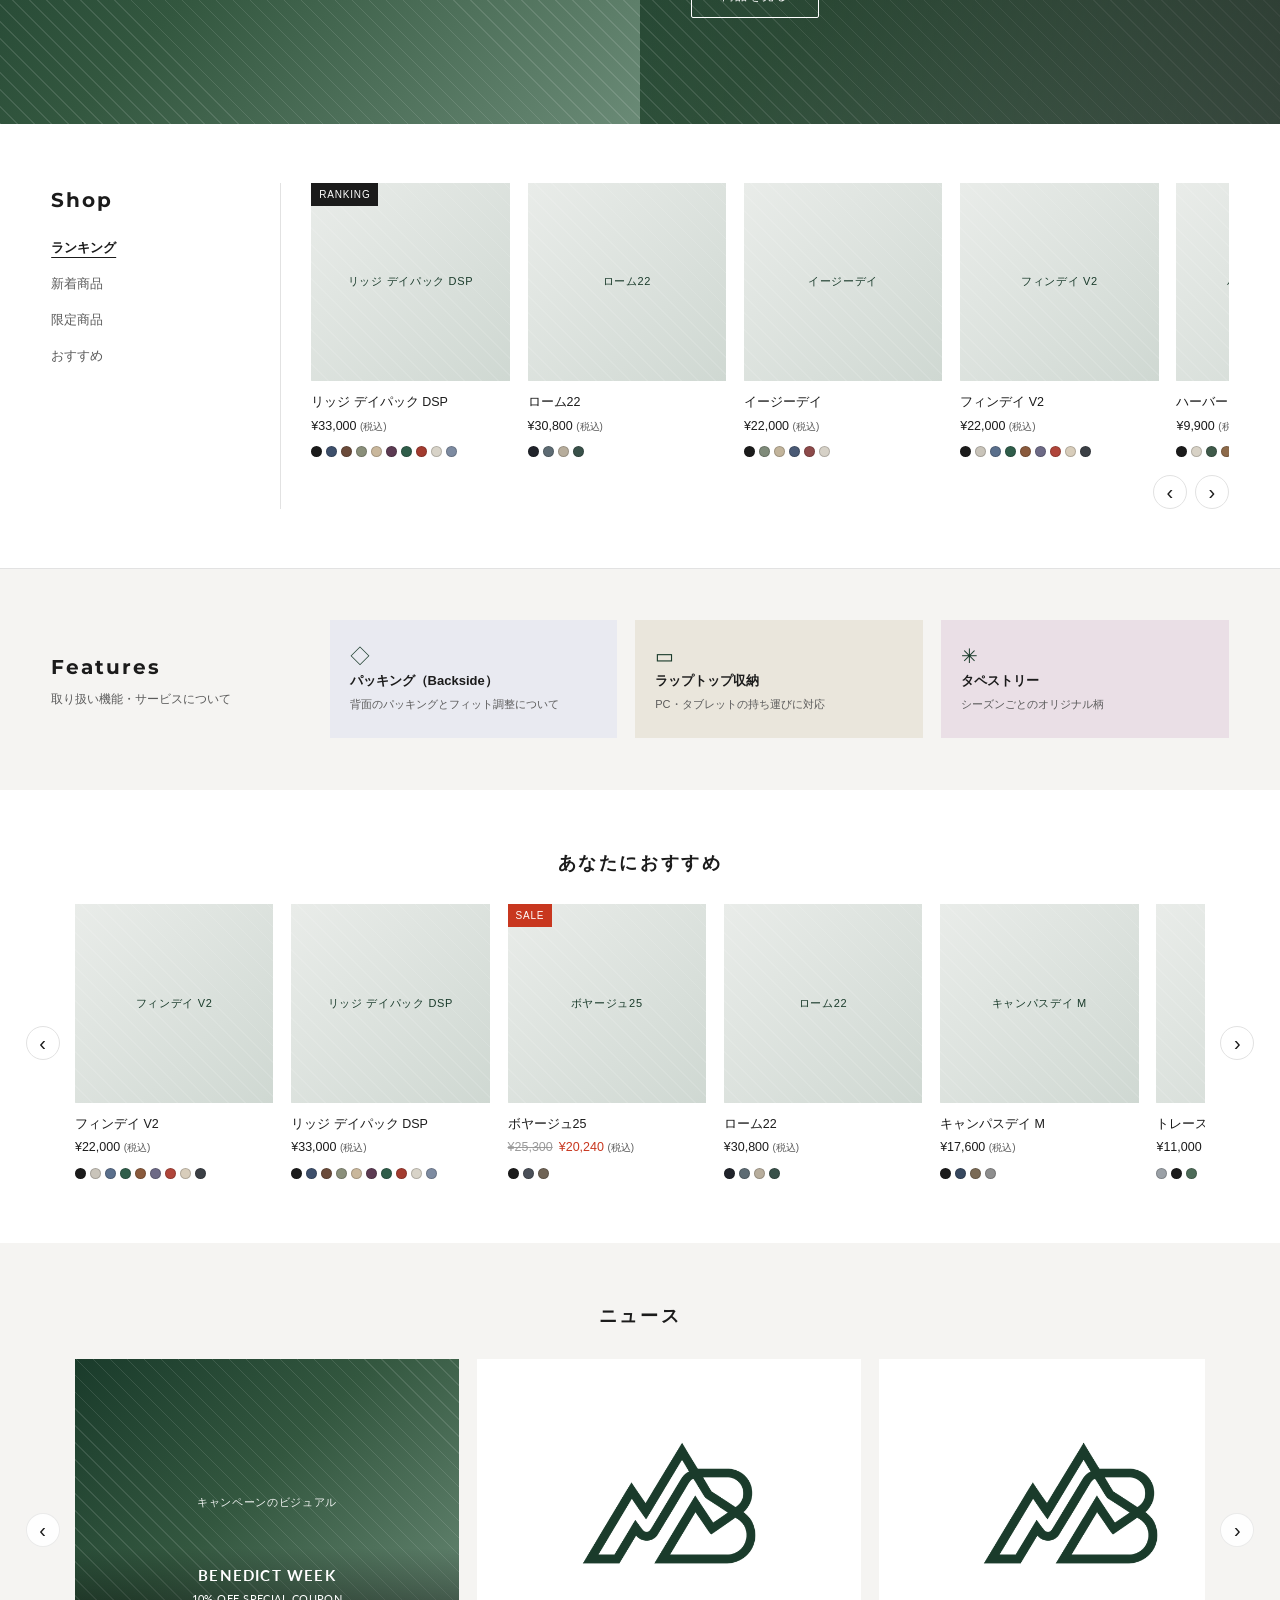
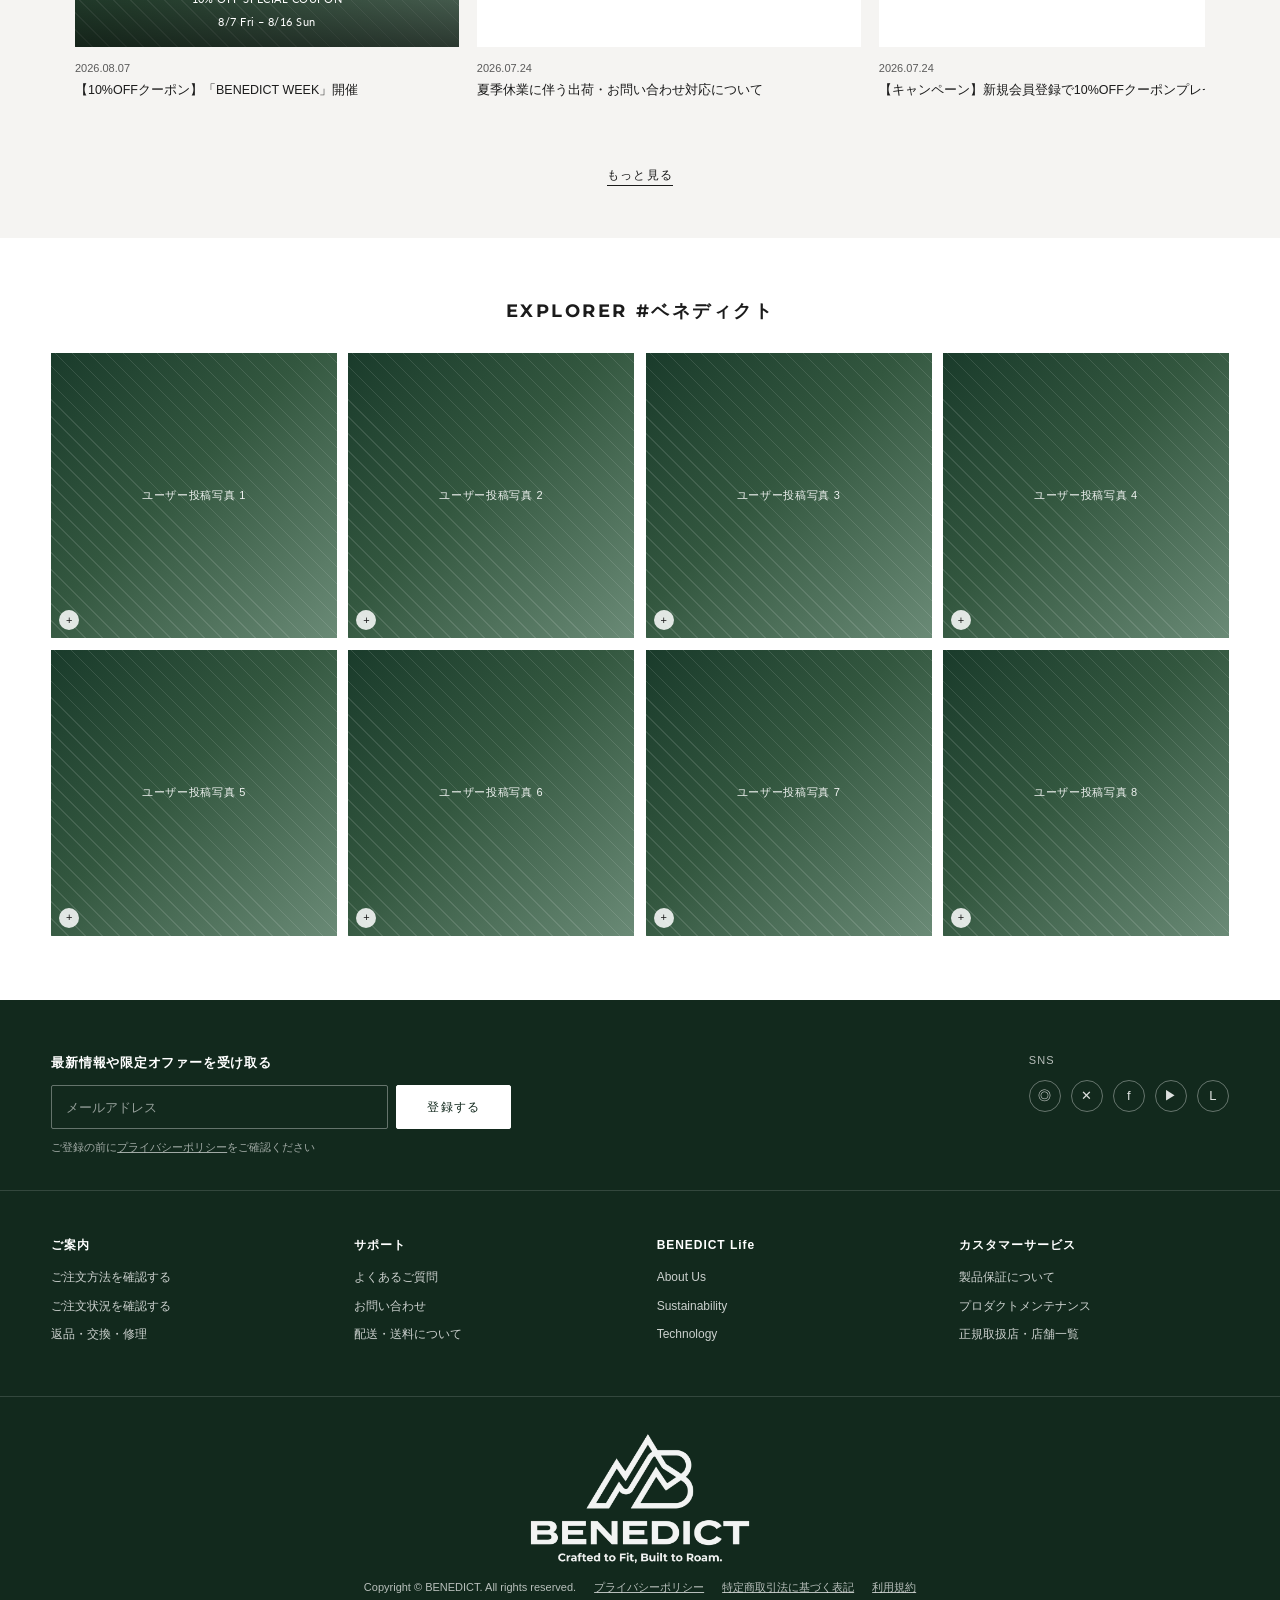
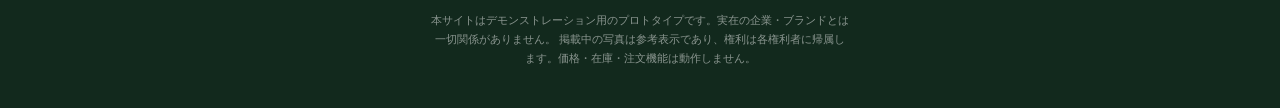
==== commit 4a619035: "Apply official brand colour and typography" ====
--- a/index.html
+++ b/index.html
@@ -7,6 +7,9 @@
 <meta name="description" content="BENEDICT公式オンラインストア。背負い心地を追求したバックパック、デイパック、ショルダーバッグをオンラインでお買い求めいただけます。">
 <meta name="robots" content="noindex, nofollow">
 <link rel="icon" href="assets/logo-mark.png">
+<link rel="preconnect" href="https://fonts.googleapis.com">
+<link rel="preconnect" href="https://fonts.gstatic.com" crossorigin>
+<link rel="stylesheet" href="https://fonts.googleapis.com/css2?family=Montserrat:wght@700&family=Lato:wght@400&display=swap">
 <link rel="stylesheet" href="styles.css">
 </head>
 <body>
--- a/styles.css
+++ b/styles.css
@@ -2,8 +2,8 @@
    BENEDICT — demo storefront
    ========================================================== */
 :root{
-  --green:#274535;
-  --green-d:#16281e;
+  --green:#1a3b2b;
+  --green-d:#12291d;
   --ink:#1b1b1b;
   --ink-2:#5b5b5b;
   --line:#e2e2e2;
@@ -15,6 +15,10 @@
   --max:1440px;
   --pad:clamp(16px,4vw,56px);
   --radius:2px;
+  --font-jp:"Hiragino Kaku Gothic ProN","Hiragino Sans","Yu Gothic",Meiryo,sans-serif;
+  --font-body:"Helvetica Neue",Arial,var(--font-jp);
+  --font-display:"Montserrat","Helvetica Neue",Arial,var(--font-jp);
+  --font-copy:"Lato","Helvetica Neue",Arial,var(--font-jp);
 }
 
 *,*::before,*::after{box-sizing:border-box}
@@ -23,7 +27,7 @@
   margin:0;
   background:var(--bg);
   color:var(--ink);
-  font-family:"Helvetica Neue",Arial,"Hiragino Kaku Gothic ProN","Hiragino Sans","Yu Gothic",Meiryo,sans-serif;
+  font-family:var(--font-body);
   font-size:14px;
   line-height:1.7;
   overflow-x:hidden;
@@ -34,7 +38,7 @@
 button{font:inherit;color:inherit;background:none;border:0;cursor:pointer}
 h1,h2,h3,p{margin:0}
 
-:focus-visible{outline:2px solid #6a9c7d;outline-offset:2px}
+:focus-visible{outline:2px solid #7aa98b;outline-offset:2px}
 .visually-hidden{position:absolute;width:1px;height:1px;overflow:hidden;clip:rect(0 0 0 0);white-space:nowrap}
 .skip-link{position:absolute;left:-9999px;top:0;z-index:200;background:#fff;color:var(--green);padding:10px 16px}
 .skip-link:focus{left:8px;top:8px}
@@ -53,7 +57,7 @@
 /* ---------- ヘッダー ---------- */
 .header{
   position:sticky;top:0;z-index:60;
-  background:rgba(16,32,25,.92);
+  background:rgba(18,41,29,.93);
   backdrop-filter:saturate(140%) blur(6px);
   color:#fff;
 }
@@ -72,7 +76,7 @@
 .brand{display:flex;align-items:center;gap:9px;justify-self:center}
 .brand__logo{height:26px;width:auto}
 .brand__logo--dark{display:none}
-.brand__word{font-size:17px;font-weight:800;letter-spacing:.24em;padding-left:2px}
+.brand__word{font-family:var(--font-display);font-size:17px;font-weight:700;letter-spacing:.12em;padding-left:2px}
 
 .header__actions{display:flex;align-items:center;gap:2px;justify-self:end}
 .iconbtn{width:34px;height:34px;display:grid;place-items:center;position:relative;border-radius:50%}
@@ -120,7 +124,7 @@
 
 /* ---------- セクション見出し ---------- */
 .section-title{
-  text-align:center;font-size:clamp(15px,1.5vw,18px);font-weight:700;letter-spacing:.14em;
+  font-family:var(--font-display);text-align:center;font-size:clamp(15px,1.5vw,18px);font-weight:700;letter-spacing:.14em;
   padding:clamp(34px,5vw,58px) var(--pad) clamp(16px,2.4vw,26px);
 }
 
@@ -135,7 +139,7 @@
   gap:18px;color:#fff;padding:0 clamp(24px,7vw,120px);
   background:linear-gradient(90deg,rgba(0,0,0,.42) 0%,rgba(0,0,0,.12) 55%,rgba(0,0,0,0) 100%);
 }
-.hero__title{font-size:clamp(30px,4.6vw,60px);font-weight:800;letter-spacing:.14em;line-height:1.1}
+.hero__title{font-family:var(--font-display);font-size:clamp(30px,4.6vw,60px);font-weight:700;letter-spacing:.12em;line-height:1.1}
 .hero__arrow{
   position:absolute;top:50%;transform:translateY(-50%);z-index:3;
   width:38px;height:38px;border-radius:50%;background:rgba(255,255,255,.22);color:#fff;font-size:22px;line-height:1;
@@ -183,7 +187,7 @@
   color:#fff;padding:clamp(24px,4vw,64px);
   background:linear-gradient(90deg,rgba(0,0,0,.05),rgba(0,0,0,.5));
 }
-.editorial__overlay h2{font-size:clamp(20px,2.4vw,30px);letter-spacing:.1em;font-weight:700}
+.editorial__overlay h2{font-family:var(--font-display);font-size:clamp(20px,2.4vw,30px);letter-spacing:.1em;font-weight:700}
 .editorial__overlay p{font-size:12.5px;line-height:2;max-width:34em}
 
 /* ---------- Shop ---------- */
@@ -192,7 +196,7 @@
   max-width:var(--max);margin:0 auto;padding:clamp(34px,4.6vw,64px) var(--pad);
   display:grid;grid-template-columns:190px 1fr;gap:clamp(20px,3vw,48px);
 }
-.shop__title{font-size:20px;font-weight:700;letter-spacing:.1em;margin-bottom:18px}
+.shop__title{font-family:var(--font-display);font-size:20px;font-weight:700;letter-spacing:.1em;margin-bottom:18px}
 .shop__tabs{display:flex;flex-direction:column;gap:10px}
 .shop__tab{font-size:13px;color:var(--ink-2);text-align:left;padding:2px 0}
 .shop__tab.is-active{color:var(--ink);font-weight:700;text-decoration:underline;text-underline-offset:5px}
@@ -225,7 +229,7 @@
   max-width:var(--max);margin:0 auto;padding:clamp(30px,4vw,54px) var(--pad);
   display:grid;grid-template-columns:minmax(180px,240px) 1fr;gap:clamp(20px,3vw,48px);align-items:center;
 }
-.features__head h2{font-size:20px;font-weight:700;letter-spacing:.1em}
+.features__head h2{font-family:var(--font-display);font-size:20px;font-weight:700;letter-spacing:.1em}
 .features__head p{font-size:11.5px;color:var(--ink-2);margin-top:6px}
 .features__list{display:grid;grid-template-columns:repeat(3,1fr);gap:clamp(10px,1.4vw,20px)}
 .feature a{display:flex;flex-direction:column;gap:4px;padding:22px 20px;min-height:118px;justify-content:center}
@@ -250,7 +254,7 @@
 .newscard__media img{width:100%;height:100%;object-fit:cover}
 .newscard__media--plain{display:grid;place-items:center;background:#fff}
 .newscard__media--plain img.newscard__logo{width:46%;height:auto;object-fit:contain}
-.newscard__caption{
+.newscard__caption{font-family:var(--font-copy);
   position:absolute;left:0;right:0;bottom:0;padding:16px;color:#fff;text-align:center;
   font-size:15px;font-weight:700;letter-spacing:.08em;line-height:1.5;
   background:linear-gradient(0deg,rgba(0,0,0,.6),rgba(0,0,0,0));
@@ -280,7 +284,7 @@
   display:grid;grid-template-columns:minmax(0,1fr) auto;gap:28px;align-items:start;
   border-bottom:1px solid rgba(255,255,255,.14);
 }
-.footer__signup-lead{font-size:13px;font-weight:700;letter-spacing:.06em;color:#fff;margin-bottom:12px}
+.footer__signup-lead{font-family:var(--font-display);font-size:13px;font-weight:700;letter-spacing:.06em;color:#fff;margin-bottom:12px}
 .signup{display:flex;gap:8px;max-width:460px}
 .signup input{
   flex:1 1 auto;min-width:0;padding:11px 14px;border:1px solid rgba(255,255,255,.35);background:transparent;color:#fff;font-size:13px;border-radius:var(--radius);
@@ -315,7 +319,7 @@
 .footer__logo{width:min(220px,60vw);height:auto;opacity:.95}
 .footer__legal{display:flex;flex-wrap:wrap;gap:6px 18px;justify-content:center;font-size:11px;color:rgba(255,255,255,.7)}
 .footer__legal a{text-decoration:underline}
-.footer__disclaimer{font-size:10.5px;line-height:1.8;color:rgba(255,255,255,.5);max-width:70ch}
+.footer__disclaimer{font-family:var(--font-copy);font-size:10.5px;line-height:1.8;color:rgba(255,255,255,.5);max-width:70ch}
 
 /* ==========================================================
    レスポンシブ
@@ -330,7 +334,7 @@
   .burger{display:flex}
   .iconbtn--cart{margin-right:2px}
   .segmented__btn{padding:4px 9px;font-size:10px}
-  .brand__word{font-size:14px;letter-spacing:.18em}
+  .brand__word{font-size:14px;letter-spacing:.12em}
   .brand__logo{height:22px}
   .shop__inner{grid-template-columns:1fr}
   .shop__main{border-left:0;padding-left:0}
@@ -350,7 +354,7 @@
   .header__actions .iconbtn:nth-child(1),
   .header__actions .iconbtn:nth-child(3){display:none}
   .iconbtn{width:32px;height:32px}
-  .brand__word{font-size:13px;letter-spacing:.14em}
+  .brand__word{font-size:13px;letter-spacing:.1em}
   .brand__logo{height:20px}
   .drawer__switch{display:flex}
   .hero__viewport{height:clamp(340px,88vw,460px)}
@@ -368,7 +372,7 @@
 }
 
 /* ---------- 画像未配置プレースホルダー ---------- */
-.ph{background:linear-gradient(135deg,#2b4a39 0%,#3f6450 45%,#6d8a78 100%);overflow:hidden}
+.ph{background:linear-gradient(135deg,#1a3b2b 0%,#33573f 45%,#6a8a76 100%);overflow:hidden}
 .ph::before{
   content:"";position:absolute;inset:0;opacity:.16;
   background-image:repeating-linear-gradient(45deg,rgba(255,255,255,.7) 0 1px,transparent 1px 12px);
@@ -379,4 +383,4 @@
 }
 .hero__slide.ph .ph__label{display:none}
 .pcard__media.ph{background:linear-gradient(135deg,#e9ece9,#cfd8d2)}
-.pcard__media.ph .ph__label{color:#33513f}
+.pcard__media.ph .ph__label{color:#1a3b2b}
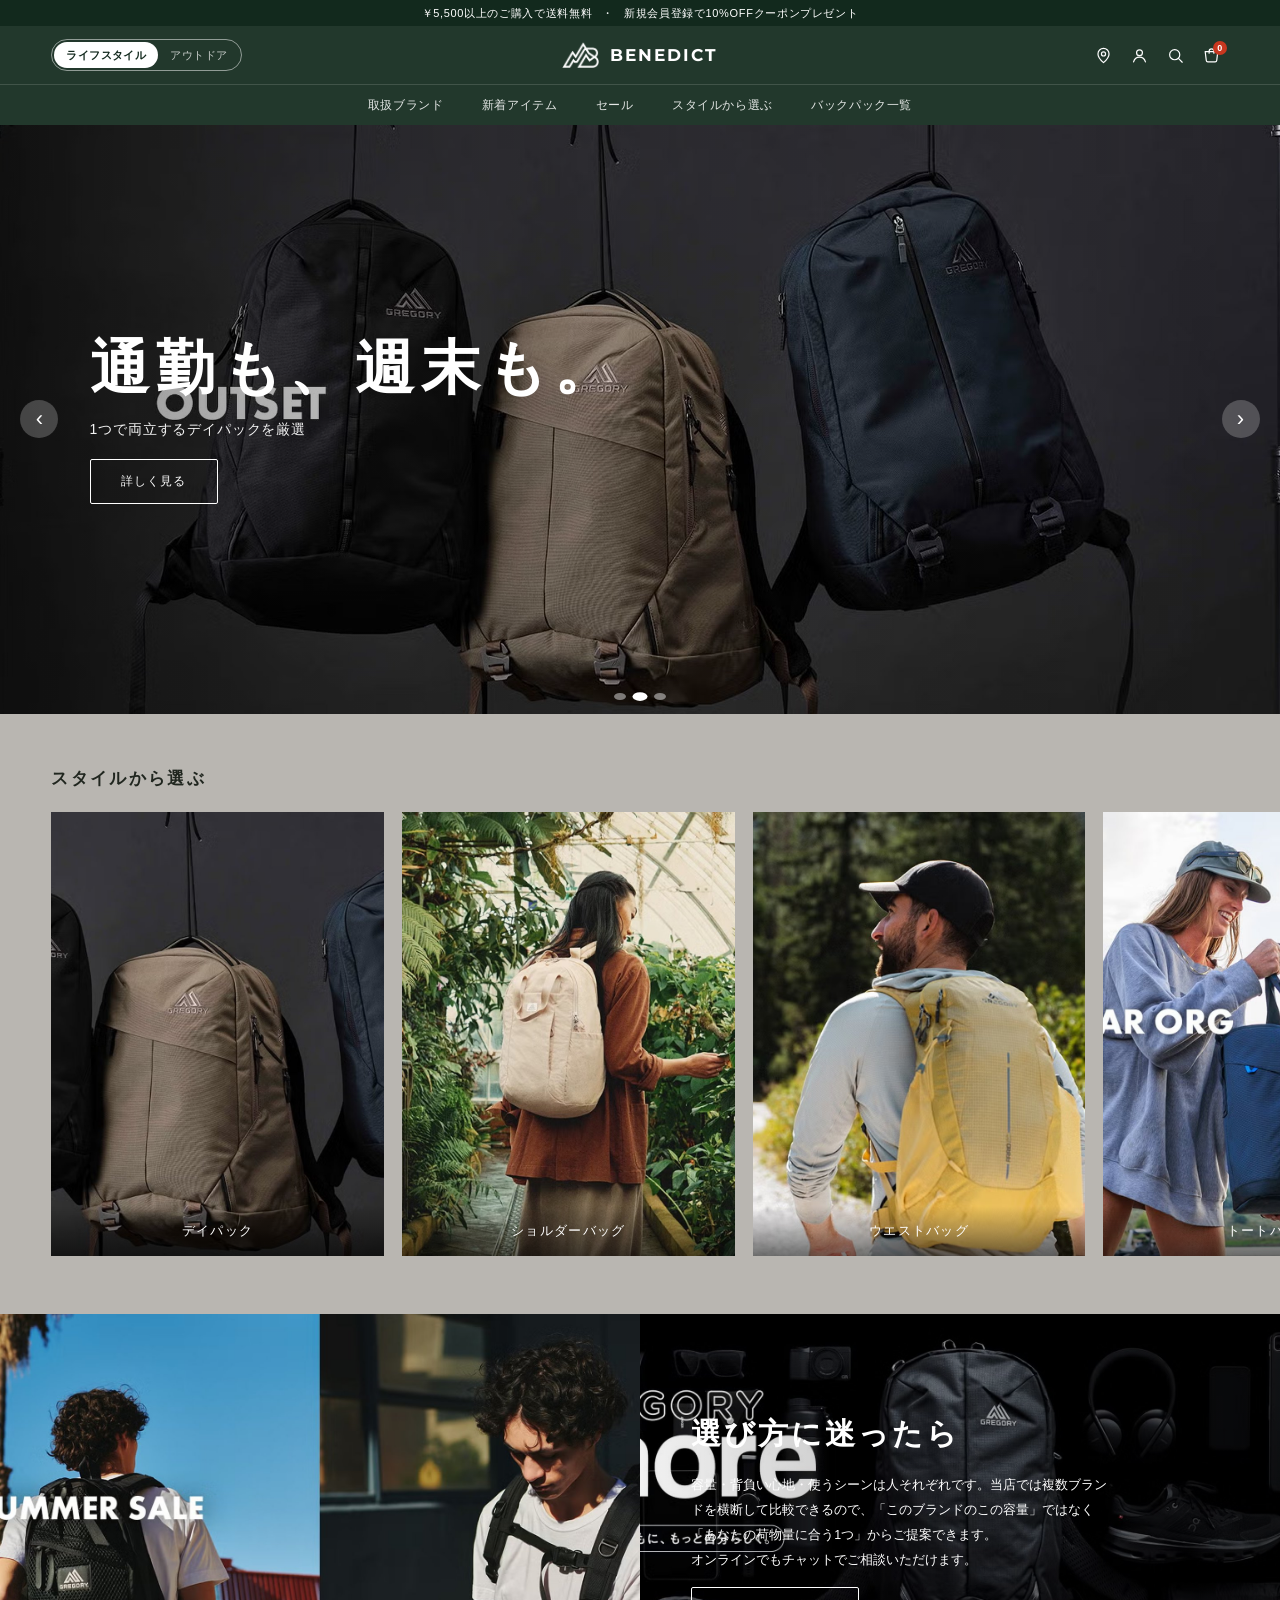
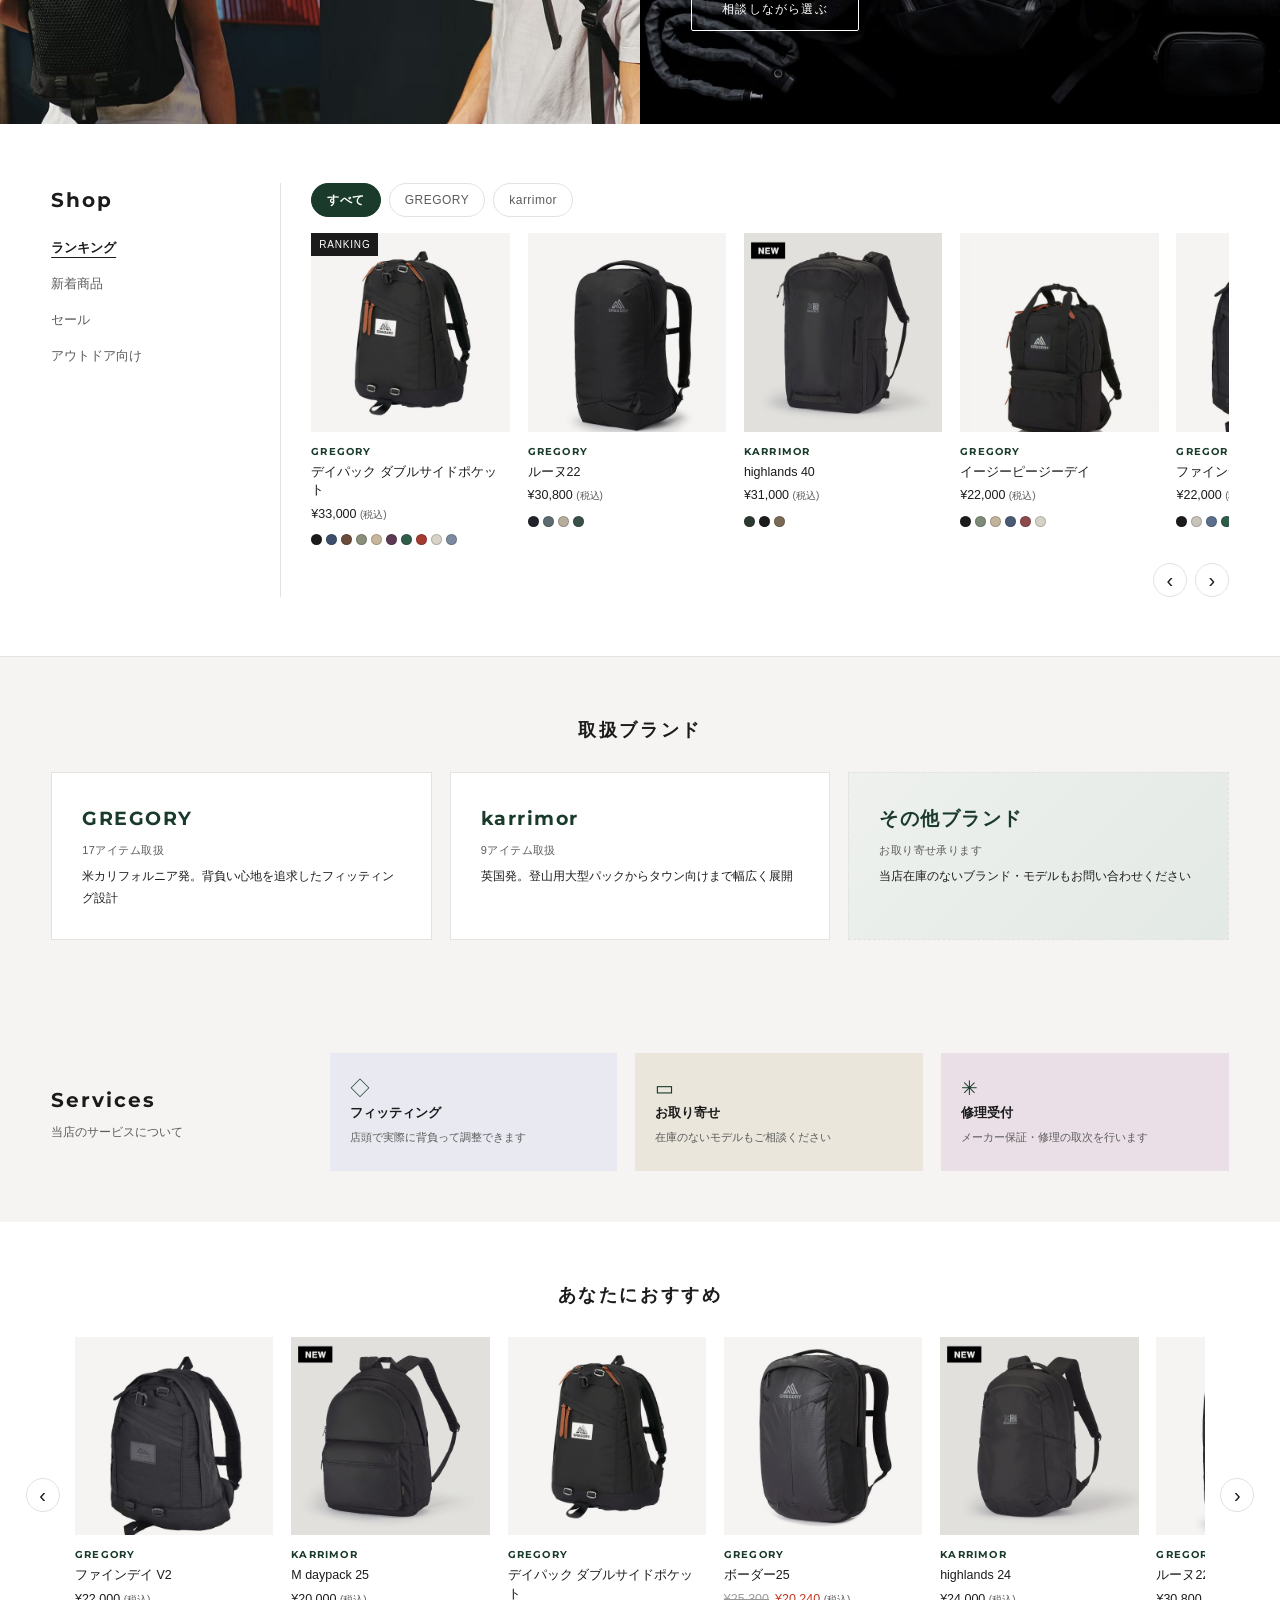
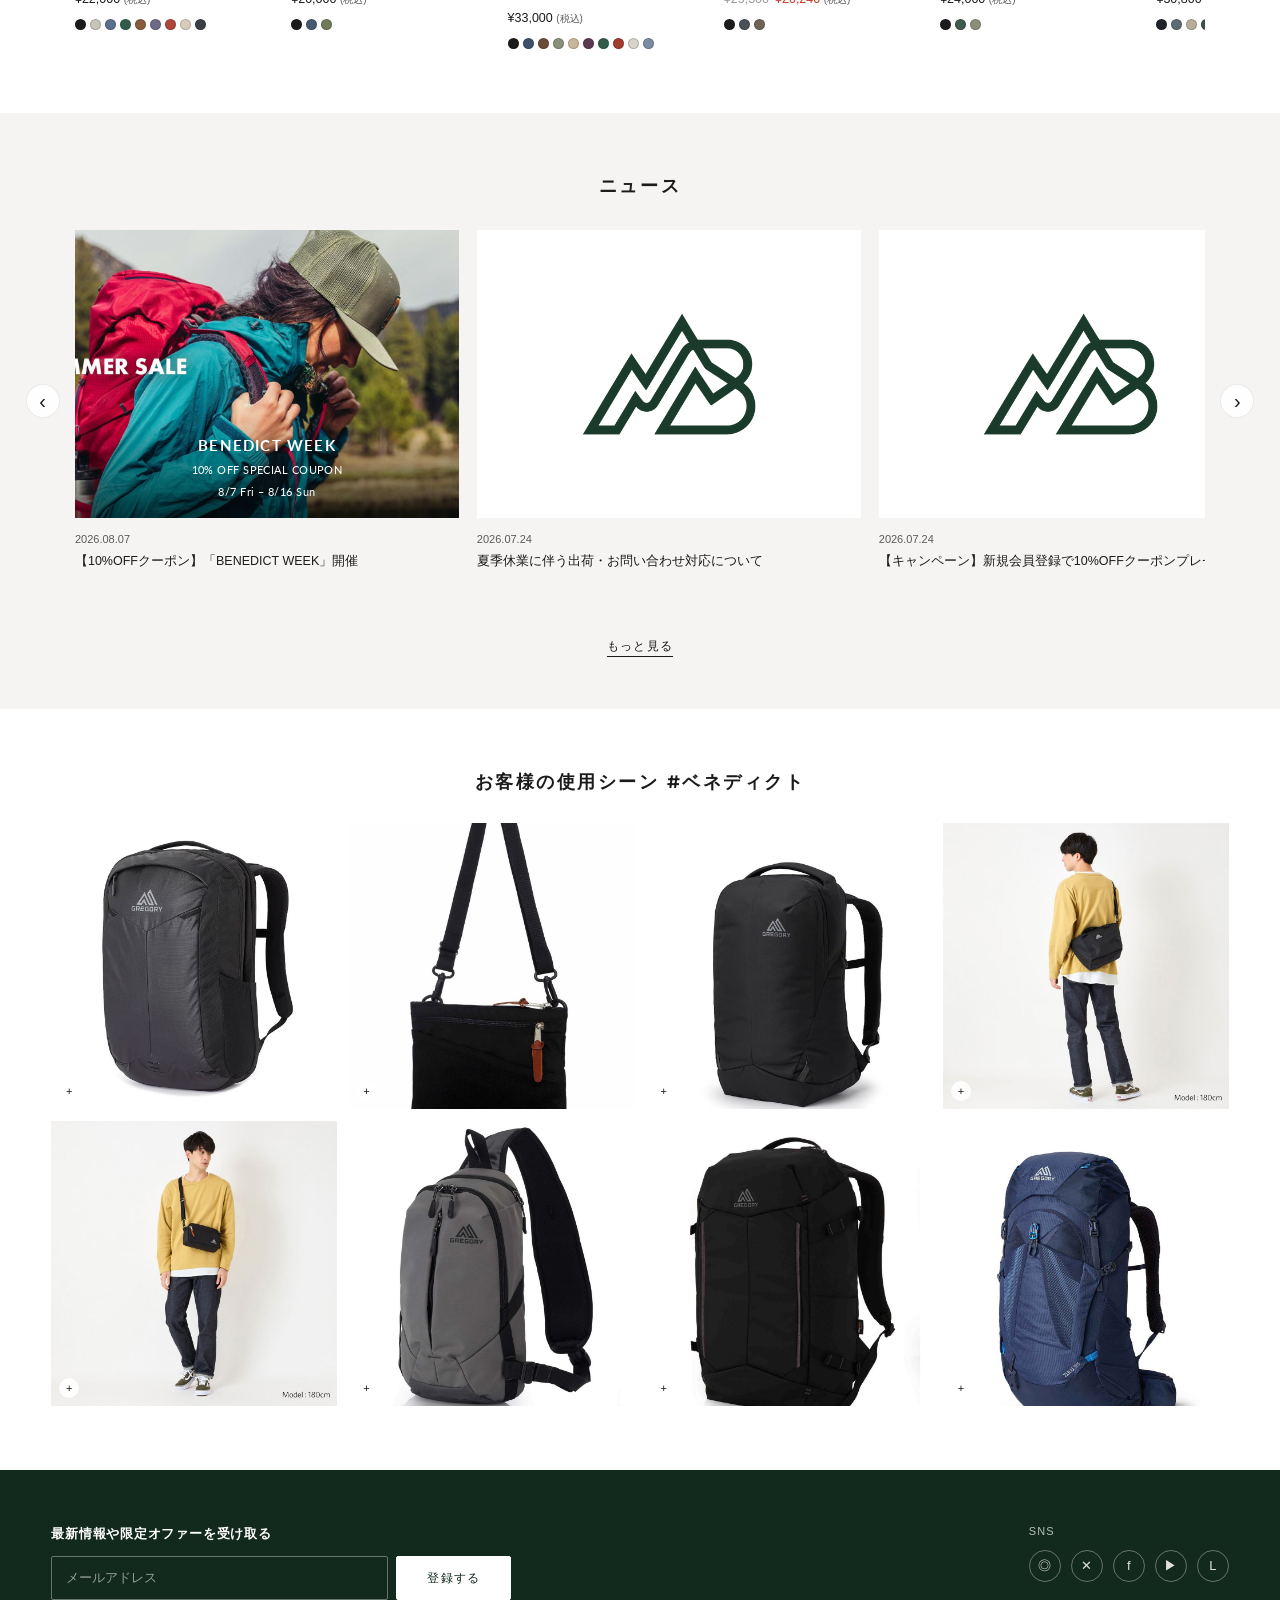
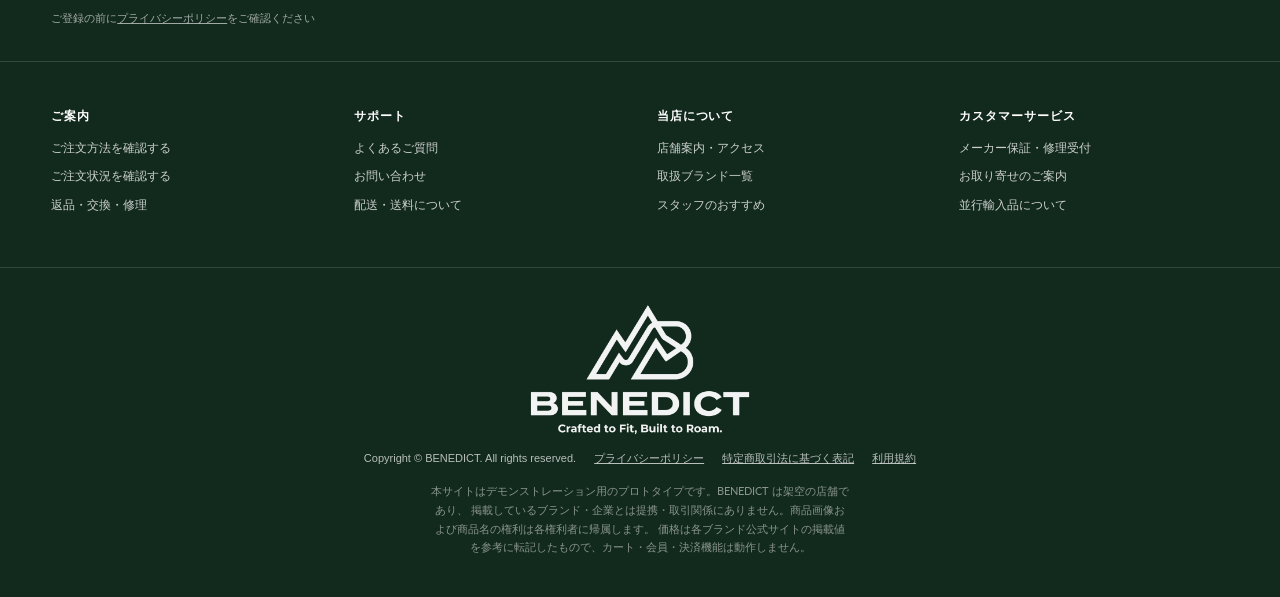
==== commit 58465cf0: "Convert to multi-brand retailer: GREGORY + karrimor" ====
--- a/index.html
+++ b/index.html
@@ -3,8 +3,8 @@
 <head>
 <meta charset="UTF-8">
 <meta name="viewport" content="width=device-width, initial-scale=1">
-<title>BENEDICT（ベネディクト）公式オンラインストア | Crafted to Fit, Built to Roam.</title>
-<meta name="description" content="BENEDICT公式オンラインストア。背負い心地を追求したバックパック、デイパック、ショルダーバッグをオンラインでお買い求めいただけます。">
+<title>BENEDICT（ベネディクト）｜アウトドアバックパック セレクトショップ</title>
+<meta name="description" content="BENEDICTは GREGORY・karrimor など国内外のバックパックを取り扱うアウトドア専門セレクトショップです。用途に合わせた1つを、スタッフが一緒にお選びします。">
 <meta name="robots" content="noindex, nofollow">
 <link rel="icon" href="assets/logo-mark.png">
 <link rel="preconnect" href="https://fonts.googleapis.com">
@@ -61,10 +61,10 @@
 
   <nav class="header__nav" aria-label="メインナビゲーション">
     <ul>
+      <li><a href="#brands">取扱ブランド</a></li>
       <li><a href="#shop">新着アイテム</a></li>
-      <li><a href="#shop">限定コラボアイテム</a></li>
-      <li><a href="#shop">大容量おすすめアイテム</a></li>
-      <li><a href="#shop">ギフト</a></li>
+      <li><a href="#shop">セール</a></li>
+      <li><a href="#style">スタイルから選ぶ</a></li>
       <li><a href="#shop">バックパック一覧</a></li>
     </ul>
   </nav>
@@ -77,10 +77,9 @@
       <button class="is-active" role="tab" aria-selected="true">ライフスタイル</button>
       <button role="tab" aria-selected="false">アウトドア</button>
     </div>
+    <a href="#brands">取扱ブランド</a>
     <a href="#shop">新着アイテム</a>
-    <a href="#shop">限定コラボアイテム</a>
-    <a href="#shop">大容量おすすめアイテム</a>
-    <a href="#shop">ギフト</a>
+    <a href="#shop">セール</a>
     <a href="#shop">バックパック一覧</a>
     <hr>
     <a href="#style">スタイルから選ぶ</a>
@@ -99,21 +98,24 @@
     <article class="hero__slide is-active">
       <img src="assets/hero-01-roam.jpg" alt="街を歩く男性がバックパックを背負っている様子">
       <div class="hero__inner">
-        <h2 class="hero__title">ROAM</h2>
+        <h2 class="hero__title">背負って、決める。</h2>
+        <p class="hero__lead">GREGORY・karrimor を実際に背負って選べる店</p>
         <a class="btn btn--ghost" href="#shop">詳しく見る</a>
       </div>
     </article>
     <article class="hero__slide">
       <img src="assets/hero-02-outset.jpg" alt="日常のシーンでバッグを使用している様子" loading="lazy">
       <div class="hero__inner">
-        <h2 class="hero__title">OUTSET</h2>
+        <h2 class="hero__title">通勤も、週末も。</h2>
+        <p class="hero__lead">1つで両立するデイパックを厳選</p>
         <a class="btn btn--ghost" href="#shop">詳しく見る</a>
       </div>
     </article>
     <article class="hero__slide">
       <img src="assets/hero-03-summit.jpg" alt="山でバックパックを背負う登山者" loading="lazy">
       <div class="hero__inner">
-        <h2 class="hero__title">SUMMIT</h2>
+        <h2 class="hero__title">縦走のための一泊二日。</h2>
+        <p class="hero__lead">大容量パックはフィッティング承ります</p>
         <a class="btn btn--ghost" href="#shop">詳しく見る</a>
       </div>
     </article>
@@ -166,9 +168,9 @@
   <div class="editorial__pane editorial__pane--text">
     <img src="assets/editorial-02.jpg" alt="デイパックのディテール" loading="lazy">
     <div class="editorial__overlay">
-      <h2>デイパック</h2>
-      <p>ブランド創業時から受け継ぐティアドロップ型のシルエットに、現代の毎日に合わせたフィット感と収納を。<br>通勤からトレイルまで、背負い続けられる一つを。</p>
-      <a class="btn btn--ghost" href="#shop">商品を見る</a>
+      <h2>選び方に迷ったら</h2>
+      <p>容量・背負い心地・使うシーンは人それぞれです。当店では複数ブランドを横断して比較できるので、「このブランドのこの容量」ではなく「あなたの荷物量に合う1つ」からご提案できます。<br>オンラインでもチャットでご相談いただけます。</p>
+      <a class="btn btn--ghost" href="#shop">相談しながら選ぶ</a>
     </div>
   </div>
 </section>
@@ -181,50 +183,84 @@
       <ul class="shop__tabs" role="tablist" aria-label="商品リスト切り替え">
         <li><button class="shop__tab is-active" role="tab" aria-selected="true" data-tab="ranking">ランキング</button></li>
         <li><button class="shop__tab" role="tab" aria-selected="false" data-tab="new">新着商品</button></li>
-        <li><button class="shop__tab" role="tab" aria-selected="false" data-tab="limited">限定商品</button></li>
-        <li><button class="shop__tab" role="tab" aria-selected="false" data-tab="pick">おすすめ</button></li>
+        <li><button class="shop__tab" role="tab" aria-selected="false" data-tab="sale">セール</button></li>
+        <li><button class="shop__tab" role="tab" aria-selected="false" data-tab="outdoor">アウトドア向け</button></li>
       </ul>
     </aside>
 
     <div class="shop__main">
+      <div class="chips" role="tablist" aria-label="ブランドで絞り込む">
+        <button class="chip is-active" role="tab" aria-selected="true" data-brand="all">すべて</button>
+        <button class="chip" role="tab" aria-selected="false" data-brand="GREGORY">GREGORY</button>
+        <button class="chip" role="tab" aria-selected="false" data-brand="karrimor">karrimor</button>
+      </div>
       <div class="rail" data-rail>
         <ul class="rail__track product-track" id="shopTrack"></ul>
       </div>
+      <p class="shop__empty" id="shopEmpty" hidden></p>
       <div class="rail__nav">
         <button class="rail__arrow" data-dir="-1" aria-label="前へ">‹</button>
         <button class="rail__arrow" data-dir="1" aria-label="次へ">›</button>
       </div>
     </div>
   </div>
+</section>
+
+<!-- ============ 取扱ブランド ============ -->
+<section class="brands" id="brands">
+  <h2 class="section-title">取扱ブランド</h2>
+  <ul class="brands__grid">
+    <li class="brandcard">
+      <a href="#shop">
+        <span class="brandcard__name">GREGORY</span>
+        <span class="brandcard__meta">17アイテム取扱</span>
+        <span class="brandcard__note">米カリフォルニア発。背負い心地を追求したフィッティング設計</span>
+      </a>
+    </li>
+    <li class="brandcard">
+      <a href="#shop">
+        <span class="brandcard__name">karrimor</span>
+        <span class="brandcard__meta">9アイテム取扱</span>
+        <span class="brandcard__note">英国発。登山用大型パックからタウン向けまで幅広く展開</span>
+      </a>
+    </li>
+    <li class="brandcard brandcard--order">
+      <a href="#">
+        <span class="brandcard__name">その他ブランド</span>
+        <span class="brandcard__meta">お取り寄せ承ります</span>
+        <span class="brandcard__note">当店在庫のないブランド・モデルもお問い合わせください</span>
+      </a>
+    </li>
+  </ul>
 </section>
 
 <!-- ============ Features ============ -->
 <section class="features">
   <div class="features__inner">
     <div class="features__head">
-      <h2>Features</h2>
-      <p>取り扱い機能・サービスについて</p>
+      <h2>Services</h2>
+      <p>当店のサービスについて</p>
     </div>
     <ul class="features__list">
       <li class="feature feature--a">
         <a href="#shop">
           <span class="feature__mark" aria-hidden="true">◇</span>
-          <span class="feature__name">パッキング（Backside）</span>
-          <span class="feature__sub">背面のパッキングとフィット調整について</span>
+          <span class="feature__name">フィッティング</span>
+          <span class="feature__sub">店頭で実際に背負って調整できます</span>
         </a>
       </li>
       <li class="feature feature--b">
         <a href="#shop">
           <span class="feature__mark" aria-hidden="true">▭</span>
-          <span class="feature__name">ラップトップ収納</span>
-          <span class="feature__sub">PC・タブレットの持ち運びに対応</span>
+          <span class="feature__name">お取り寄せ</span>
+          <span class="feature__sub">在庫のないモデルもご相談ください</span>
         </a>
       </li>
       <li class="feature feature--c">
         <a href="#shop">
           <span class="feature__mark" aria-hidden="true">✳</span>
-          <span class="feature__name">タペストリー</span>
-          <span class="feature__sub">シーズンごとのオリジナル柄</span>
+          <span class="feature__name">修理受付</span>
+          <span class="feature__sub">メーカー保証・修理の取次を行います</span>
         </a>
       </li>
     </ul>
@@ -287,7 +323,7 @@
 
 <!-- ============ EXPLORER ============ -->
 <section class="explorer" id="explorer">
-  <h2 class="section-title">EXPLORER #ベネディクト</h2>
+  <h2 class="section-title">お客様の使用シーン #ベネディクト</h2>
   <ul class="explorer__grid" id="explorerGrid"></ul>
 </section>
 
@@ -335,19 +371,19 @@
       </ul>
     </div>
     <div class="footer__col">
-      <h3>BENEDICT Life</h3>
+      <h3>当店について</h3>
       <ul>
-        <li><a href="#">About Us</a></li>
-        <li><a href="#">Sustainability</a></li>
-        <li><a href="#">Technology</a></li>
+        <li><a href="#">店舗案内・アクセス</a></li>
+        <li><a href="#brands">取扱ブランド一覧</a></li>
+        <li><a href="#">スタッフのおすすめ</a></li>
       </ul>
     </div>
     <div class="footer__col">
       <h3>カスタマーサービス</h3>
       <ul>
-        <li><a href="#">製品保証について</a></li>
-        <li><a href="#">プロダクトメンテナンス</a></li>
-        <li><a href="#">正規取扱店・店舗一覧</a></li>
+        <li><a href="#">メーカー保証・修理受付</a></li>
+        <li><a href="#">お取り寄せのご案内</a></li>
+        <li><a href="#">並行輸入品について</a></li>
       </ul>
     </div>
   </div>
@@ -361,8 +397,9 @@
       <span><a href="#">利用規約</a></span>
     </p>
     <p class="footer__disclaimer">
-      本サイトはデモンストレーション用のプロトタイプです。実在の企業・ブランドとは一切関係がありません。
-      掲載中の写真は参考表示であり、権利は各権利者に帰属します。価格・在庫・注文機能は動作しません。
+      本サイトはデモンストレーション用のプロトタイプです。BENEDICT は架空の店舗であり、
+      掲載しているブランド・企業とは提携・取引関係にありません。商品画像および商品名の権利は各権利者に帰属します。
+      価格は各ブランド公式サイトの掲載値を参考に転記したもので、カート・会員・決済機能は動作しません。
     </p>
   </div>
 </footer>
--- a/styles.css
+++ b/styles.css
@@ -384,3 +384,41 @@
 .hero__slide.ph .ph__label{display:none}
 .pcard__media.ph{background:linear-gradient(135deg,#e9ece9,#cfd8d2)}
 .pcard__media.ph .ph__label{color:#1a3b2b}
+
+/* ---------- 小売（セレクトショップ）向け追加 ---------- */
+.hero__lead{font-size:clamp(12px,1.2vw,14px);letter-spacing:.06em;max-width:32em;opacity:.95}
+
+.chips{display:flex;flex-wrap:wrap;gap:8px;padding:0 0 16px}
+.chip{
+  font-size:12px;letter-spacing:.04em;padding:6px 15px;border-radius:999px;
+  border:1px solid var(--line);color:var(--ink-2);background:#fff;white-space:nowrap;
+  transition:background .2s,color .2s,border-color .2s;
+}
+.chip:hover{border-color:var(--green);color:var(--green)}
+.chip.is-active{background:var(--green);border-color:var(--green);color:#fff;font-weight:700}
+
+.pcard__brand{
+  font-family:var(--font-display);font-size:10px;font-weight:700;letter-spacing:.12em;
+  color:var(--green);margin-top:11px;text-transform:uppercase;
+}
+.pcard__name{margin-top:3px}
+.shop__empty{font-size:12.5px;color:var(--ink-2);padding:18px 2px 0;line-height:1.8}
+
+.brands{background:var(--bg-2)}
+.brands__grid{
+  display:grid;grid-template-columns:repeat(3,1fr);gap:clamp(10px,1.4vw,18px);
+  max-width:var(--max);margin:0 auto;padding:0 var(--pad) clamp(38px,5vw,62px);
+}
+.brandcard a{
+  display:flex;flex-direction:column;gap:6px;height:100%;padding:clamp(20px,2.4vw,30px);
+  background:#fff;border:1px solid var(--line);transition:border-color .2s,transform .2s;
+}
+.brandcard a:hover{border-color:var(--green);transform:translateY(-2px)}
+.brandcard__name{font-family:var(--font-display);font-size:clamp(15px,1.6vw,19px);font-weight:700;letter-spacing:.08em;color:var(--green)}
+.brandcard__meta{font-size:11px;color:var(--ink-2);letter-spacing:.04em}
+.brandcard__note{font-size:12px;line-height:1.8;color:var(--ink)}
+.brandcard--order a{background:linear-gradient(135deg,#eef1ee,#e3e9e4);border-style:dashed}
+
+@media (max-width:900px){
+  .brands__grid{grid-template-columns:1fr}
+}
